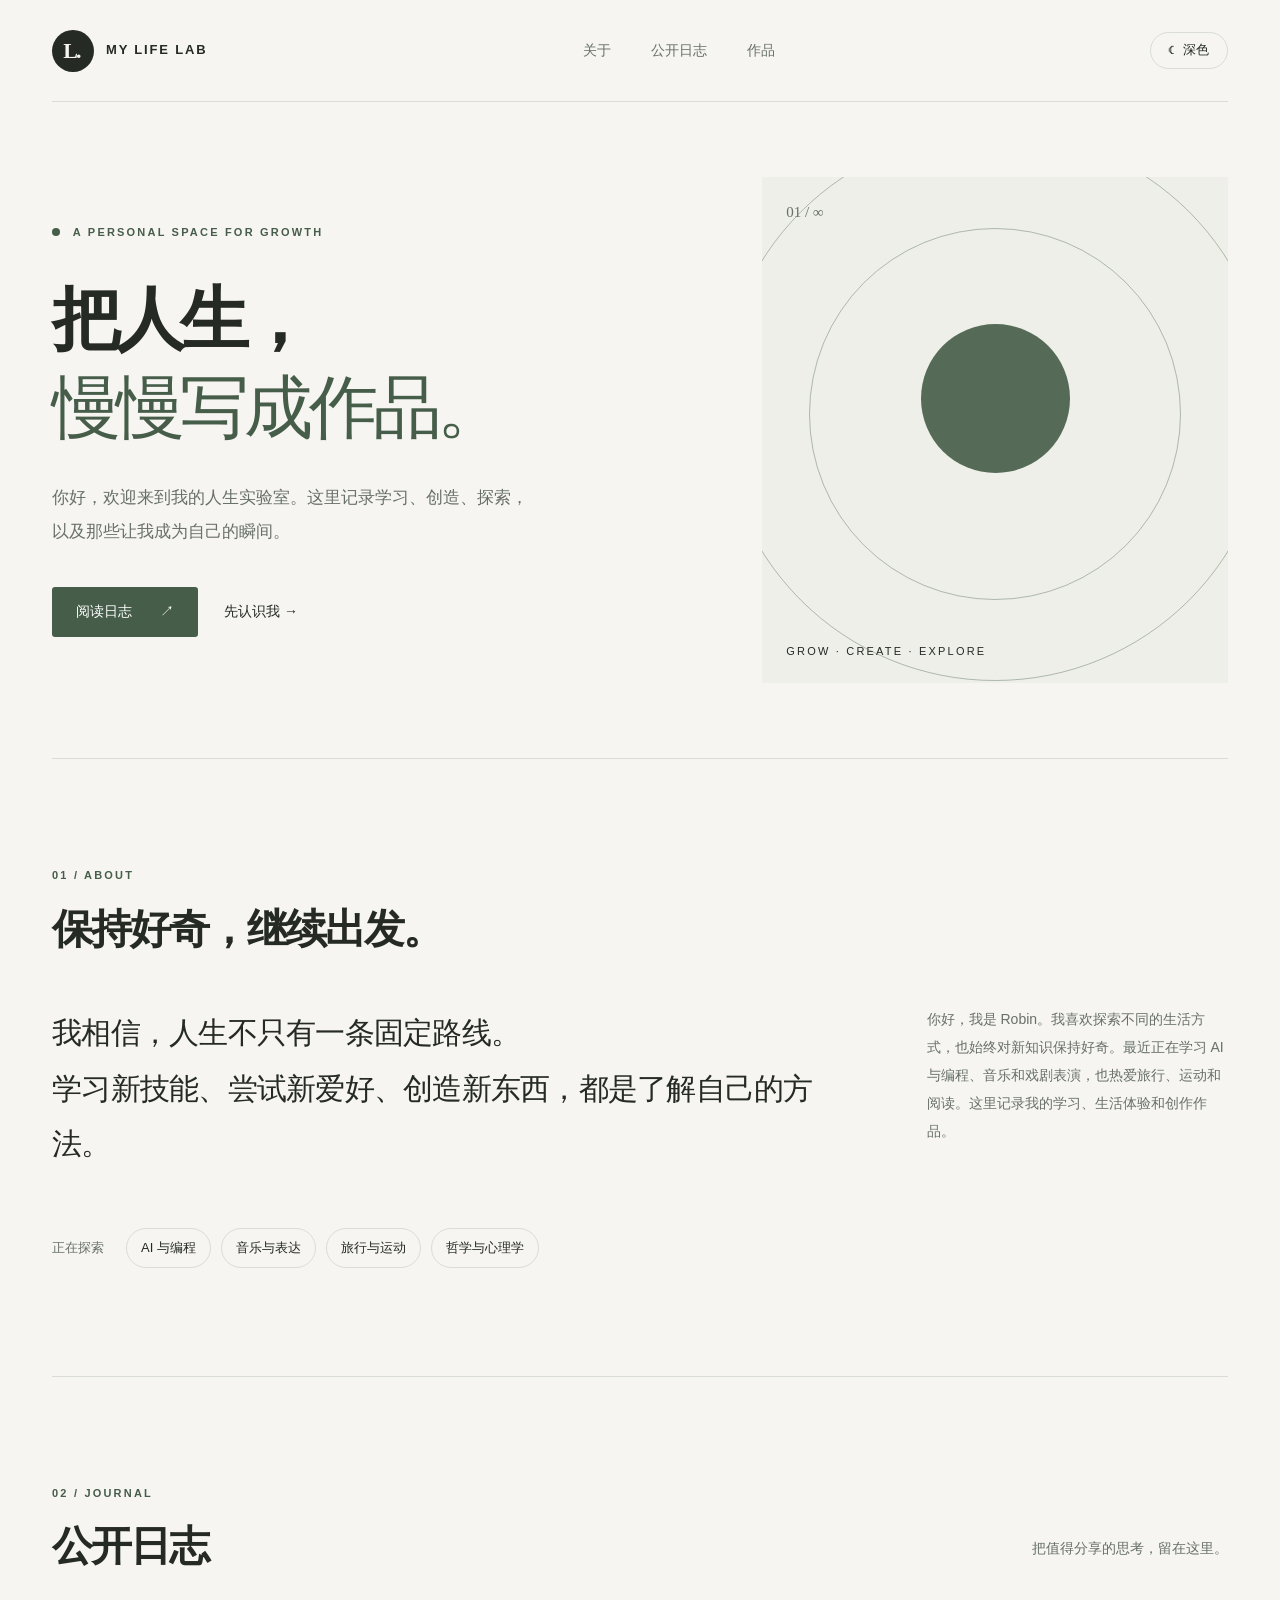
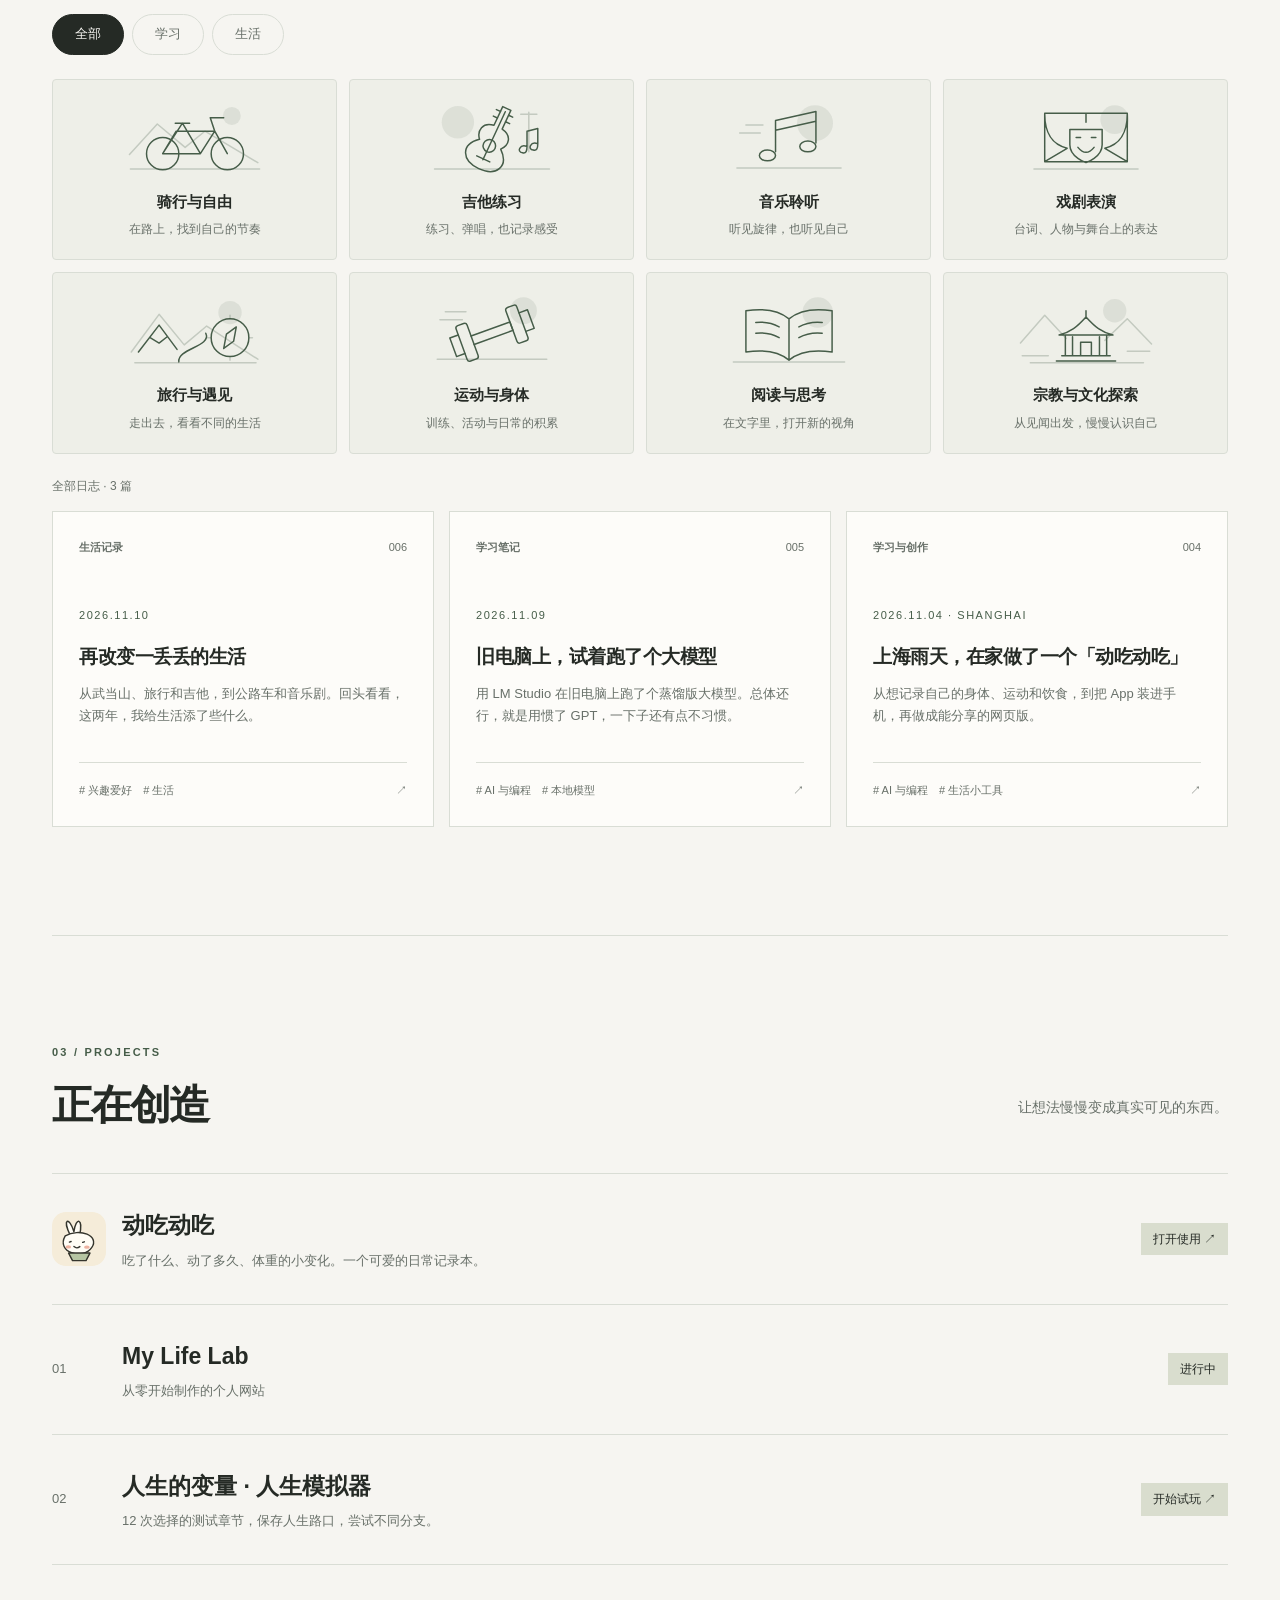
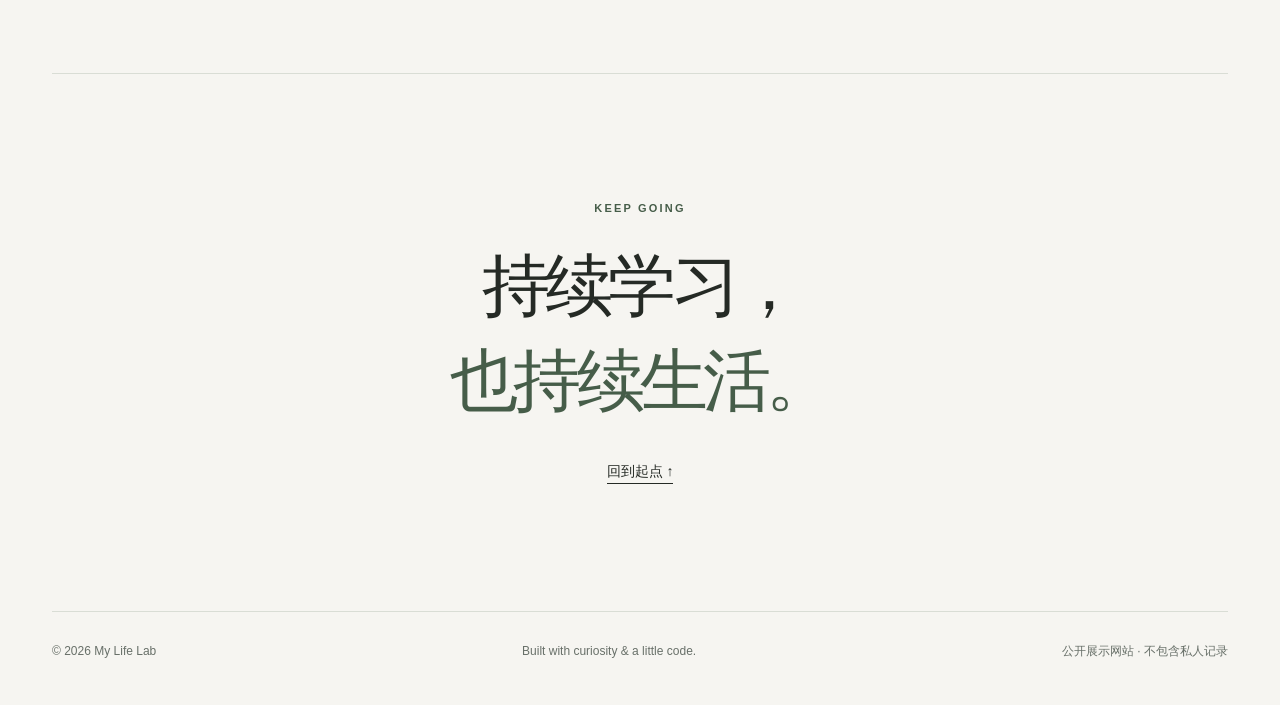
==== index.html @ 5e098e03 "Publish Life Variables chapter with independent save branches Recover existing chapter; add manual s" ====
<!doctype html>
<html lang="zh-CN">
<head>
  <meta charset="UTF-8" />
  <meta name="viewport" content="width=device-width, initial-scale=1" />
  <meta name="description" content="My Life Lab：记录生活、学习与创作的个人网站。" />
  <title>My Life Lab · 人生实验室</title>
  <link rel="stylesheet" href="style.css" />
  <script src="script.js" defer></script>
</head>
<body>
  <!-- HTML 负责页面的内容与结构。这个注释不会显示在网站上。 -->
  <div class="page-shell" id="top">
    <header class="site-header">
      <a class="brand" href="#top" aria-label="回到网站顶部">
        <span class="brand-mark" aria-hidden="true">L.</span>
        <span>MY LIFE LAB</span>
      </a>
      <nav class="desktop-nav" aria-label="主导航">
        <a href="#about">关于</a>
        <a href="#journal">公开日志</a>
        <a href="#projects">作品</a>
      </nav>
      <button class="theme-button" id="themeButton" type="button" aria-label="切换深色模式" aria-pressed="false">
        <span id="themeSymbol" aria-hidden="true">☾</span><span id="themeLabel">深色</span>
      </button>
    </header>

    <main>
      <section class="hero" aria-labelledby="heroTitle">
        <div class="hero-copy">
          <p class="eyebrow"><span class="pulse" aria-hidden="true"></span> A PERSONAL SPACE FOR GROWTH</p>
          <h1 id="heroTitle">把人生，<br /><em>慢慢写成作品。</em></h1>
          <p class="hero-lead">你好，欢迎来到我的人生实验室。这里记录学习、创造、探索，以及那些让我成为自己的瞬间。</p>
          <div class="hero-actions">
            <a class="primary-link" href="#journal">阅读日志 <span aria-hidden="true">↗</span></a>
            <a class="text-link" href="#about">先认识我 <span aria-hidden="true">→</span></a>
          </div>
        </div>
        <div class="hero-art" role="img" aria-label="抽象的线条与圆形，象征生命中持续展开的旅程">
          <div class="orbit orbit-one"></div><div class="orbit orbit-two"></div>
          <span class="art-number">01 / ∞</span>
          <div class="art-caption">GROW · CREATE · EXPLORE</div>
        </div>
      </section>

      <section class="section intro-section" id="about">
        <div class="section-heading">
          <p class="eyebrow">01 / ABOUT</p>
          <h2>保持好奇，继续出发。</h2>
        </div>
        <div class="intro-grid">
          <p class="large-copy">我相信，人生不只有一条固定路线。<br />学习新技能、尝试新爱好、创造新东西，都是了解自己的方法。</p>
          <div class="side-copy"><p>你好，我是 Robin。我喜欢探索不同的生活方式，也始终对新知识保持好奇。最近正在学习 AI 与编程、音乐和戏剧表演，也热爱旅行、运动和阅读。这里记录我的学习、生活体验和创作作品。</p></div>
        </div>
        <div class="interests">
          <span>正在探索</span>
          <span class="interest">AI 与编程</span><span class="interest">音乐与表达</span><span class="interest">旅行与运动</span><span class="interest">哲学与心理学</span>
        </div>
      </section>

      <section class="section journal-section" id="journal">
        <div class="section-topline">
          <div class="section-heading"><p class="eyebrow">02 / JOURNAL</p><h2>公开日志</h2></div>
          <p class="section-description">把值得分享的思考，留在这里。</p>
        </div>
        <div class="filter-group" aria-label="日志分类">
          <button class="filter-chip active" data-filter="all" type="button" aria-pressed="true">全部</button>
          <button class="filter-chip" data-filter="learning" type="button" aria-pressed="false">学习</button>
          <button class="filter-chip" data-filter="life" type="button" aria-pressed="false">生活</button>
        </div>
        <div class="experience-grid" role="group" aria-label="按体验浏览日志">
          <button class="experience-card" data-filter="cycling" type="button" aria-pressed="false" aria-controls="journalGrid">
            <svg class="experience-art" viewBox="0 0 160 88" aria-hidden="true" focusable="false">
              <circle class="art-fill" cx="121" cy="20" r="10" /><path class="art-faint" d="M7 63 38 29 69 55 91 37 150 72M8 79h144" />
              <circle cx="44" cy="62" r="18" /><circle cx="116" cy="62" r="18" /><path d="m44 62 22-34 20 34H44l15-25h43l14 25M86 62l16-25-5-15h15M58 28h16" />
            </svg>
            <span class="experience-title">骑行与自由</span>
            <span class="experience-note">在路上，找到自己的节奏</span>
          </button>
          <button class="experience-card" data-filter="guitar" type="button" aria-pressed="false" aria-controls="journalGrid">
            <svg class="experience-art" viewBox="0 0 160 88" aria-hidden="true" focusable="false">
              <circle class="art-fill" cx="42" cy="27" r="18" /><path class="art-faint" d="M16 79h128M121 16v44M112 18h18" />
              <g transform="rotate(25 80 47)"><path d="M75 31V8h10v23c13 2 15 13 8 21 17 14 8 30-13 30S50 66 67 52c-7-8-5-19 8-21Z" /><circle cx="80" cy="54" r="7" /><path d="M72 70h16M80 12v59M70 14h5m10 0h5M70 22h5m10 0h5" /></g>
              <path d="M119 37v17c-8-3-12 6-5 7 4 1 5-2 5-7m0-17 12-3v17c-8-3-12 6-5 7 4 1 5-2 5-7" />
            </svg>
            <span class="experience-title">吉他练习</span>
            <span class="experience-note">练习、弹唱，也记录感受</span>
          </button>
          <button class="experience-card" data-filter="music" type="button" aria-pressed="false" aria-controls="journalGrid">
            <svg class="experience-art" viewBox="0 0 160 88" aria-hidden="true" focusable="false">
              <circle class="art-fill" cx="109" cy="28" r="20" /><path class="art-faint" d="M22 78h116M32 30h19m-26 9h23" /><path d="M65 60V25l45-10v35M65 36l45-10" /><ellipse cx="56" cy="64" rx="9" ry="6" /><ellipse cx="101" cy="54" rx="9" ry="6" />
            </svg>
            <span class="experience-title">音乐聆听</span>
            <span class="experience-note">听见旋律，也听见自己</span>
          </button>
          <button class="experience-card" data-filter="theatre" type="button" aria-pressed="false" aria-controls="journalGrid">
            <svg class="experience-art" viewBox="0 0 160 88" aria-hidden="true" focusable="false">
              <circle class="art-fill" cx="112" cy="24" r="16" /><path class="art-faint" d="M22 79h116" /><path d="M34 17h92v54H34ZM34 17c0 24 9 35 25 39l-25 15m92-54c0 24-9 35-25 39l25 15M80 17v10M62 35h36v17c0 14-18 20-18 20s-18-6-18-20Z" /><path d="M69 44h5m12 0h5M71 55q9 11 18 0" />
            </svg>
            <span class="experience-title">戏剧表演</span>
            <span class="experience-note">台词、人物与舞台上的表达</span>
          </button>
          <button class="experience-card" data-filter="travel" type="button" aria-pressed="false" aria-controls="journalGrid">
            <svg class="experience-art" viewBox="0 0 160 88" aria-hidden="true" focusable="false">
              <circle class="art-fill" cx="119" cy="24" r="13" /><path class="art-faint" d="M9 68 40 26 68 60 93 39 150 76M13 80h135" />
              <path d="M17 68 40 38l20 27M30 52l10 6 9-7M62 79c-2-15 37-17 30-32" /><circle cx="119" cy="52" r="21" /><path d="m126 40-3 16-11 8 3-16Z" /><path class="art-faint" d="M119 27v4m0 42v4M94 52h4m42 0h4" />
            </svg>
            <span class="experience-title">旅行与遇见</span>
            <span class="experience-note">走出去，看看不同的生活</span>
          </button>
          <button class="experience-card" data-filter="sport" type="button" aria-pressed="false" aria-controls="journalGrid">
            <svg class="experience-art" viewBox="0 0 160 88" aria-hidden="true" focusable="false">
              <circle class="art-fill" cx="115" cy="22" r="15" /><path class="art-faint" d="M19 76h122M28 23h23m-29 9h25" /><g transform="rotate(-20 80 47)"><rect x="44" y="26" width="13" height="42" rx="3" /><rect x="103" y="26" width="13" height="42" rx="3" /><path d="M57 42h46v10H57M44 36H34v22h10m72-22h10v22h-10" /></g>
            </svg>
            <span class="experience-title">运动与身体</span>
            <span class="experience-note">训练、活动与日常的积累</span>
          </button>
          <button class="experience-card" data-filter="reading" type="button" aria-pressed="false" aria-controls="journalGrid">
            <svg class="experience-art" viewBox="0 0 160 88" aria-hidden="true" focusable="false">
              <circle class="art-fill" cx="112" cy="24" r="17" /><path class="art-faint" d="M18 79h124" /><path d="M80 31c-12-10-28-12-48-9v46c20-3 36-1 48 9 12-10 28-12 48-9V22c-20-3-36-1-48 9Zm0 0v46M43 35c10-1 19 1 26 5m-26 7c10-1 19 1 26 5m22-12c7-4 16-6 26-5m-26 17c7-4 16-6 26-5" />
            </svg>
            <span class="experience-title">阅读与思考</span>
            <span class="experience-note">在文字里，打开新的视角</span>
          </button>
          <button class="experience-card" data-filter="reflection" type="button" aria-pressed="false" aria-controls="journalGrid">
            <svg class="experience-art" viewBox="0 0 160 88" aria-hidden="true" focusable="false">
              <circle class="art-fill" cx="112" cy="22" r="13" /><path class="art-faint" d="M7 58 34 27 58 53M101 55l25-24 27 28M9 72h29m88-5h25M18 80h126" />
              <path d="M50 49c13-3 20-9 30-20 10 11 17 17 30 20H50Zm7 0v23m46-23v23M65 51v21m30-21v21M53 72h54M47 78h66M74 72V57h12v15M80 29v-7" />
            </svg>
            <span class="experience-title">宗教与文化探索</span>
            <span class="experience-note">从见闻出发，慢慢认识自己</span>
          </button>
        </div>
        <p class="journal-status" id="journalStatus" role="status" aria-live="polite" aria-atomic="true">全部日志 · 3 篇</p>
        <div class="journal-grid" id="journalGrid">
          <!-- 新增日志可复制 article；data-topics 用空格分隔体验分类：cycling guitar music theatre travel sport reading reflection。 -->
          <article class="journal-card" data-category="life" data-topics="cycling guitar music theatre travel sport reading reflection">
            <a class="journal-entry-link" href="journal/2026-11-10-life-interests.html">
              <div class="card-top"><span class="card-label">生活记录</span><span>006</span></div>
              <div class="card-body"><p class="card-date"><time datetime="2026-11-10">2026.11.10</time></p><h3>再改变一丢丢的生活</h3><p>从武当山、旅行和吉他，到公路车和音乐剧。回头看看，这两年，我给生活添了些什么。</p></div>
              <span class="card-bottom"># 兴趣爱好　# 生活 <span aria-hidden="true">↗</span></span>
            </a>
          </article>
          <article class="journal-card" data-category="learning">
            <a class="journal-entry-link" href="journal/2026-11-09-lm-studio.html">
              <div class="card-top"><span class="card-label">学习笔记</span><span>005</span></div>
              <div class="card-body"><p class="card-date"><time datetime="2026-11-09">2026.11.09</time></p><h3>旧电脑上，试着跑了个大模型</h3><p>用 LM Studio 在旧电脑上跑了个蒸馏版大模型。总体还行，就是用惯了 GPT，一下子还有点不习惯。</p></div>
              <span class="card-bottom"># AI 与编程　# 本地模型 <span aria-hidden="true">↗</span></span>
            </a>
          </article>
          <article class="journal-card" data-category="learning">
            <a class="journal-entry-link" href="journal/2026-11-04-dongchi.html">
              <div class="card-top"><span class="card-label">学习与创作</span><span>004</span></div>
              <div class="card-body"><p class="card-date"><time datetime="2026-11-04">2026.11.04</time> · SHANGHAI</p><h3>上海雨天，在家做了一个「动吃动吃」</h3><p>从想记录自己的身体、运动和饮食，到把 App 装进手机，再做成能分享的网页版。</p></div>
              <span class="card-bottom"># AI 与编程　# 生活小工具 <span aria-hidden="true">↗</span></span>
            </a>
          </article>
        </div>
        <p class="empty-message" id="emptyMessage" hidden>这个分类暂时没有文章。</p>
      </section>

      <section class="section project-section" id="projects">
        <div class="section-topline">
          <div class="section-heading"><p class="eyebrow">03 / PROJECTS</p><h2>正在创造</h2></div>
          <p class="section-description">让想法慢慢变成真实可见的东西。</p>
        </div>
        <div class="project-list">
          <a class="project-row project-app" href="./dongchi/" target="_blank" rel="noopener noreferrer" aria-label="打开动吃动吃网页版（新标签页）">
            <img class="project-app-icon" src="assets/dongchi-icon.svg" alt="" width="54" height="54" />
            <div><h3>动吃动吃</h3><p>吃了什么、动了多久、体重的小变化。一个可爱的日常记录本。</p></div>
            <span class="project-status">打开使用 ↗</span>
          </a>
          <div class="project-row"><span class="project-index">01</span><div><h3>My Life Lab</h3><p>从零开始制作的个人网站</p></div><span class="project-status">进行中</span></div>
          <a class="project-row" href="./life/"><span class="project-index">02</span><div><h3>人生的变量 · 人生模拟器</h3><p>12 次选择的测试章节，保存人生路口，尝试不同分支。</p></div><span class="project-status">开始试玩 ↗</span></a>
        </div>
      </section>

      <section class="closing">
        <p class="eyebrow">KEEP GOING</p>
        <h2>持续学习，<br /><em>也持续生活。</em></h2>
        <a href="#top" class="closing-link">回到起点 ↑</a>
      </section>
    </main>

    <footer class="site-footer">
      <span>© <span id="year">2026</span> My Life Lab</span>
      <span>Built with curiosity &amp; a little code.</span>
      <span>公开展示网站 · 不包含私人记录</span>
    </footer>
  </div>
</body>
</html>
---- style.css ----
/* CSS 负责外观：字体、颜色、间距，以及手机上的排版。 */
:root {
  color-scheme: light;
  --bg: #f6f5f1;
  --text: #252a25;
  --muted: #687069;
  --line: #d9ddd5;
  --panel: #eeefe8;
  --card: #fdfcf9;
  --accent: #465d49;
  --accent-text: #ffffff;
  --highlight: #d9ddce;
}
:root[data-theme="dark"] {
  color-scheme: dark;
  --bg: #181c1a;
  --text: #f2f0e9;
  --muted: #acb5aa;
  --line: #3e4740;
  --panel: #242b26;
  --card: #222923;
  --accent: #abc4a8;
  --accent-text: #182018;
  --highlight: #334336;
}
* { box-sizing: border-box; }
html { scroll-behavior: smooth; }
body { margin: 0; background: var(--bg); color: var(--text); font-family: -apple-system, BlinkMacSystemFont, "PingFang SC", "Microsoft YaHei", sans-serif; line-height: 1.7; }
a { color: inherit; text-decoration: none; }
button { font: inherit; }
a:focus-visible, button:focus-visible { outline: 3px solid var(--accent); outline-offset: 4px; }
.page-shell { max-width: 1280px; margin: 0 auto; padding: 0 52px; }
.site-header { display: flex; align-items: center; justify-content: space-between; min-height: 102px; border-bottom: 1px solid var(--line); gap: 24px; }
.brand { display: inline-flex; align-items: center; gap: 12px; font-size: 13px; font-weight: 800; letter-spacing: .14em; white-space: nowrap; }
.brand-mark { display: grid; place-items: center; height: 42px; width: 42px; background: var(--text); border-radius: 50%; color: var(--bg); font-family: Georgia, serif; font-size: 22px; letter-spacing: -.08em; padding-right: 3px; }
.desktop-nav { display: flex; gap: 40px; color: var(--muted); font-size: 14px; }
.desktop-nav a:hover, .text-link:hover, .closing-link:hover { color: var(--accent); }
.theme-button { display: flex; align-items: center; justify-content: center; gap: 8px; background: none; border: 1px solid var(--line); border-radius: 100px; color: var(--text); padding: 6px 16px; cursor: pointer; font-size: 13px; min-width: 78px; }
.theme-button:hover { background: var(--panel); }
.hero { display: grid; grid-template-columns: 1.18fr .82fr; min-height: 630px; border-bottom: 1px solid var(--line); align-items: center; gap: 40px; padding: 75px 0; }
.hero-copy { padding: 16px 0; }
.eyebrow { font-size: 11px; font-weight: 800; letter-spacing: .2em; line-height: 1.5; text-transform: uppercase; color: var(--accent); }
.pulse { display: inline-block; width: 8px; height: 8px; background: var(--accent); border-radius: 50%; margin-right: 8px; }
h1, h2, h3, p { margin-top: 0; }
h1 { font-size: clamp(42px, 5.4vw, 76px); font-weight: 600; line-height: 1.28; letter-spacing: -.07em; margin: 35px 0 28px; }
h1 em, .closing h2 em { font-family: Georgia, "Songti SC", "STSong", serif; font-style: normal; color: var(--accent); font-weight: 400; }
.hero-lead { font-size: 17px; line-height: 2; color: var(--muted); max-width: 490px; }
.hero-actions { display: flex; align-items: center; gap: 26px; margin-top: 38px; }
.primary-link { background: var(--accent); color: var(--accent-text); display: inline-flex; gap: 28px; align-items: center; padding: 13px 24px; font-size: 14px; border-radius: 3px; }
.primary-link:hover { filter: brightness(.88); }
.text-link { font-size: 14px; }
.hero-art { position: relative; width: 100%; aspect-ratio: .92; background: var(--panel); overflow: hidden; border-radius: 2px; }
.hero-art::after { content: ""; position: absolute; width: 32%; aspect-ratio: 1; background: var(--accent); border-radius: 50%; top: 29%; left: 34%; opacity: .9; }
.orbit { position: absolute; border: 1px solid var(--accent); border-radius: 50%; opacity: .38; aspect-ratio: 1; }
.orbit-one { width: 80%; left: 10%; top: 10%; }
.orbit-two { width: 118%; left: -9%; top: -9%; }
.art-number { position: absolute; left: 24px; top: 23px; font-family: Georgia, serif; font-size: 15px; color: var(--muted); }
.art-caption { position: absolute; left: 24px; bottom: 23px; z-index: 1; font-size: 11px; letter-spacing: .2em; }
.section { padding: 108px 0; border-bottom: 1px solid var(--line); scroll-margin-top: 22px; }
.section-heading h2 { font-size: clamp(30px, 3.2vw, 43px); letter-spacing: -.05em; line-height: 1.35; font-weight: 600; margin: 18px 0 0; }
.intro-grid { display: grid; grid-template-columns: 1.45fr .55fr; gap: 80px; margin-top: 48px; }
.large-copy { font-size: clamp(20px, 2.4vw, 30px); line-height: 1.85; letter-spacing: -.025em; }
.side-copy { font-size: 14px; color: var(--muted); line-height: 2; }
.muted-note { font-size: 12px; }
.interests { display: flex; flex-wrap: wrap; gap: 10px; align-items: center; margin-top: 26px; color: var(--muted); font-size: 13px; }
.interests > span:first-child { margin-right: 12px; }
.interest { display: inline-block; padding: 8px 14px; border: 1px solid var(--line); border-radius: 100px; color: var(--text); }
.section-topline { display: flex; align-items: end; justify-content: space-between; gap: 24px; }
.section-description { color: var(--muted); font-size: 14px; }
.filter-group { display: flex; flex-wrap: wrap; gap: 8px; margin: 40px 0 24px; }
.filter-chip { color: var(--muted); background: transparent; border: 1px solid var(--line); padding: 8px 22px; border-radius: 100px; font-size: 13px; cursor: pointer; }
.filter-chip.active { background: var(--text); border-color: var(--text); color: var(--bg); }
.filter-chip:hover:not(.active) { color: var(--text); }
.experience-grid { display: grid; grid-template-columns: repeat(4, minmax(0, 1fr)); gap: 12px; margin-bottom: 22px; }
.experience-card { display: flex; flex-direction: column; align-items: center; min-width: 0; padding: 18px 12px 20px; border: 1px solid var(--line); border-radius: 4px; background: var(--panel); color: var(--text); text-align: center; cursor: pointer; transition: border-color .2s ease, background-color .2s ease; }
.experience-card:hover { border-color: var(--accent); }
.experience-card.active { border-color: var(--accent); background: var(--highlight); box-shadow: inset 0 0 0 1px var(--accent); }
.experience-art { display: block; width: 144px; max-width: 100%; height: 79px; margin-bottom: 12px; fill: none; stroke: var(--accent); stroke-width: 1.65; stroke-linecap: round; stroke-linejoin: round; }
.experience-art .art-fill { fill: var(--accent); fill-opacity: .1; stroke: none; }
.experience-art .art-faint { opacity: .25; }
.experience-title { display: block; font-size: 15px; font-weight: 600; }
.experience-note { display: block; margin-top: 5px; color: var(--muted); font-size: 12px; line-height: 1.7; }
.journal-status { margin: 0 0 14px; color: var(--muted); font-size: 12px; }
.journal-grid { display: grid; grid-template-columns: repeat(3, 1fr); gap: 15px; }
.journal-card { display: flex; flex-direction: column; background: var(--card); border: 1px solid var(--line); padding: 26px; min-height: 316px; transition: transform .2s ease, border-color .2s ease; }
.journal-card:hover { transform: translateY(-3px); border-color: var(--accent); }
.journal-card[hidden] { display: none; }
.card-top { display: flex; justify-content: space-between; gap: 12px; color: var(--muted); font-size: 11px; }
.card-label { font-weight: 600; }
.card-body { flex: 1; margin-top: 50px; }
.card-date { color: var(--accent); letter-spacing: .14em; font-size: 11px; }
.card-body h3 { font-weight: 600; font-size: 19px; letter-spacing: -.025em; margin: 16px 0 10px; }
.card-body p:last-child { color: var(--muted); font-size: 13px; }
.card-bottom { padding-top: 18px; border-top: 1px solid var(--line); color: var(--muted); font-size: 11px; }
.empty-message { padding: 30px 0; color: var(--muted); }
.project-list { margin-top: 40px; border-top: 1px solid var(--line); }
.project-row { display: grid; grid-template-columns: 54px 1fr auto; gap: 16px; align-items: center; padding: 32px 0; border-bottom: 1px solid var(--line); }
.project-index { color: var(--muted); font-size: 13px; }
.project-row h3 { margin-bottom: 4px; font-size: 23px; font-weight: 600; }
.project-row p { margin: 0; font-size: 13px; color: var(--muted); }
.project-status { padding: 6px 12px; background: var(--highlight); font-size: 12px; white-space: nowrap; }
.project-status.planning { background: var(--panel); }
.closing { text-align: center; padding: 126px 0; }
.closing h2 { font-size: clamp(39px, 5.3vw, 69px); font-weight: 500; line-height: 1.4; letter-spacing: -.07em; margin: 22px 0 28px; }
.closing-link { border-bottom: 1px solid var(--text); font-size: 14px; padding-bottom: 4px; }
.site-footer { padding: 29px 0 44px; border-top: 1px solid var(--line); display: flex; gap: 22px; justify-content: space-between; flex-wrap: wrap; color: var(--muted); font-size: 12px; }
@media (max-width: 900px) {
  .page-shell { padding: 0 28px; }
  .hero { min-height: unset; gap: 24px; }
  .experience-grid { grid-template-columns: repeat(2, minmax(0, 1fr)); }
  .journal-grid { grid-template-columns: repeat(2, 1fr); }
  .journal-card:last-child { grid-column: span 2; min-height: 200px; }
  .card-body { margin-top: 25px; }
}
@media (max-width: 640px) {
  .page-shell { padding: 0 20px; }
  .site-header { min-height: 76px; }
  .desktop-nav { display: none; }
  .brand { font-size: 11px; }
  .brand-mark { height: 38px; width: 38px; }
  .theme-button { padding: 7px 11px; }
  .hero { display: flex; flex-direction: column; align-items: stretch; padding: 66px 0 55px; }
  .hero-art { margin-top: 12px; aspect-ratio: 1.5; }
  .hero-lead { font-size: 15px; }
  .hero-actions { margin-top: 30px; }
  .section { padding: 80px 0; }
  .intro-grid { grid-template-columns: 1fr; gap: 18px; margin-top: 32px; }
  .large-copy { font-size: 21px; }
  .section-topline { display: block; }
  .section-description { margin-top: 18px; }
  .experience-grid { gap: 10px; }
  .experience-card { padding: 14px 9px 16px; }
  .experience-art { width: 120px; height: 66px; margin-bottom: 10px; }
  .experience-title { font-size: 14px; }
  .experience-note { font-size: 11px; }
  .journal-grid { grid-template-columns: 1fr; }
  .journal-card, .journal-card:last-child { grid-column: auto; min-height: 255px; }
  .project-row { grid-template-columns: 28px 1fr; }
  .project-status { grid-column: 2; width: max-content; margin-top: -8px; }
  .project-row h3 { font-size: 20px; }
  .closing { padding: 100px 0; }
  .site-footer { display: grid; gap: 8px; }
}
@media (prefers-reduced-motion: reduce) {
  html { scroll-behavior: auto; }
  .journal-card, .experience-card { transition: none; }
}


/* 日志正文与动吃动吃入口沿用网站的浅色、深色主题。 */
.journal-entry-link { display: flex; flex-direction: column; flex: 1; }
.journal-entry-link .card-bottom { display: flex; justify-content: space-between; gap: 8px; }
.project-app-icon { display: block; border-radius: 14px; width: 54px; height: 54px; }
.project-app:hover h3 { color: var(--accent); }
.project-app:hover .project-app-icon { transform: rotate(-6deg); }
.post { max-width: 760px; margin: 0 auto; padding: 70px 0 90px; }
.post-back { font-size: 13px; color: var(--muted); }
.post-header { margin: 46px 0 38px; }
.post-header h1 { font-size: clamp(32px, 4.2vw, 54px); line-height: 1.45; letter-spacing: -.045em; margin: 20px 0; }
.post-deck { font-size: 17px; color: var(--muted); line-height: 1.9; }
.post-body { font-size: 16px; line-height: 2.05; }
.post-body p { margin-bottom: 25px; }
.post-body h2 { font-size: 23px; font-weight: 600; margin: 42px 0 20px; }
.post-app-link { display: flex; align-items: center; gap: 20px; padding: 24px; margin: 36px 0 24px; background: var(--panel); border: 1px solid var(--line); border-radius: 12px; }
.post-app-link img { flex-shrink: 0; width: 70px; height: 70px; border-radius: 17px; }
.post-app-link strong { display: block; font-size: 22px; font-weight: 600; }
.post-app-link small { display: block; color: var(--muted); font-size: 13px; line-height: 1.7; margin-top: 4px; }
.post-app-link .launch-arrow { margin-left: auto; color: var(--accent); font-size: 25px; }
.post-app-link:hover { border-color: var(--accent); }
.post-note { font-size: 12px; color: var(--muted); line-height: 1.9; }
@media (max-width: 640px) {
  .project-app { grid-template-columns: 46px 1fr; }
  .project-app-icon { width: 46px; height: 46px; }
  .post { padding: 38px 0 60px; }
  .post-header { margin: 32px 0 28px; }
  .post-deck { font-size: 15px; }
  .post-body { font-size: 15px; }
  .post-app-link { padding: 18px; gap: 14px; }
  .post-app-link img { width: 55px; height: 55px; }
}
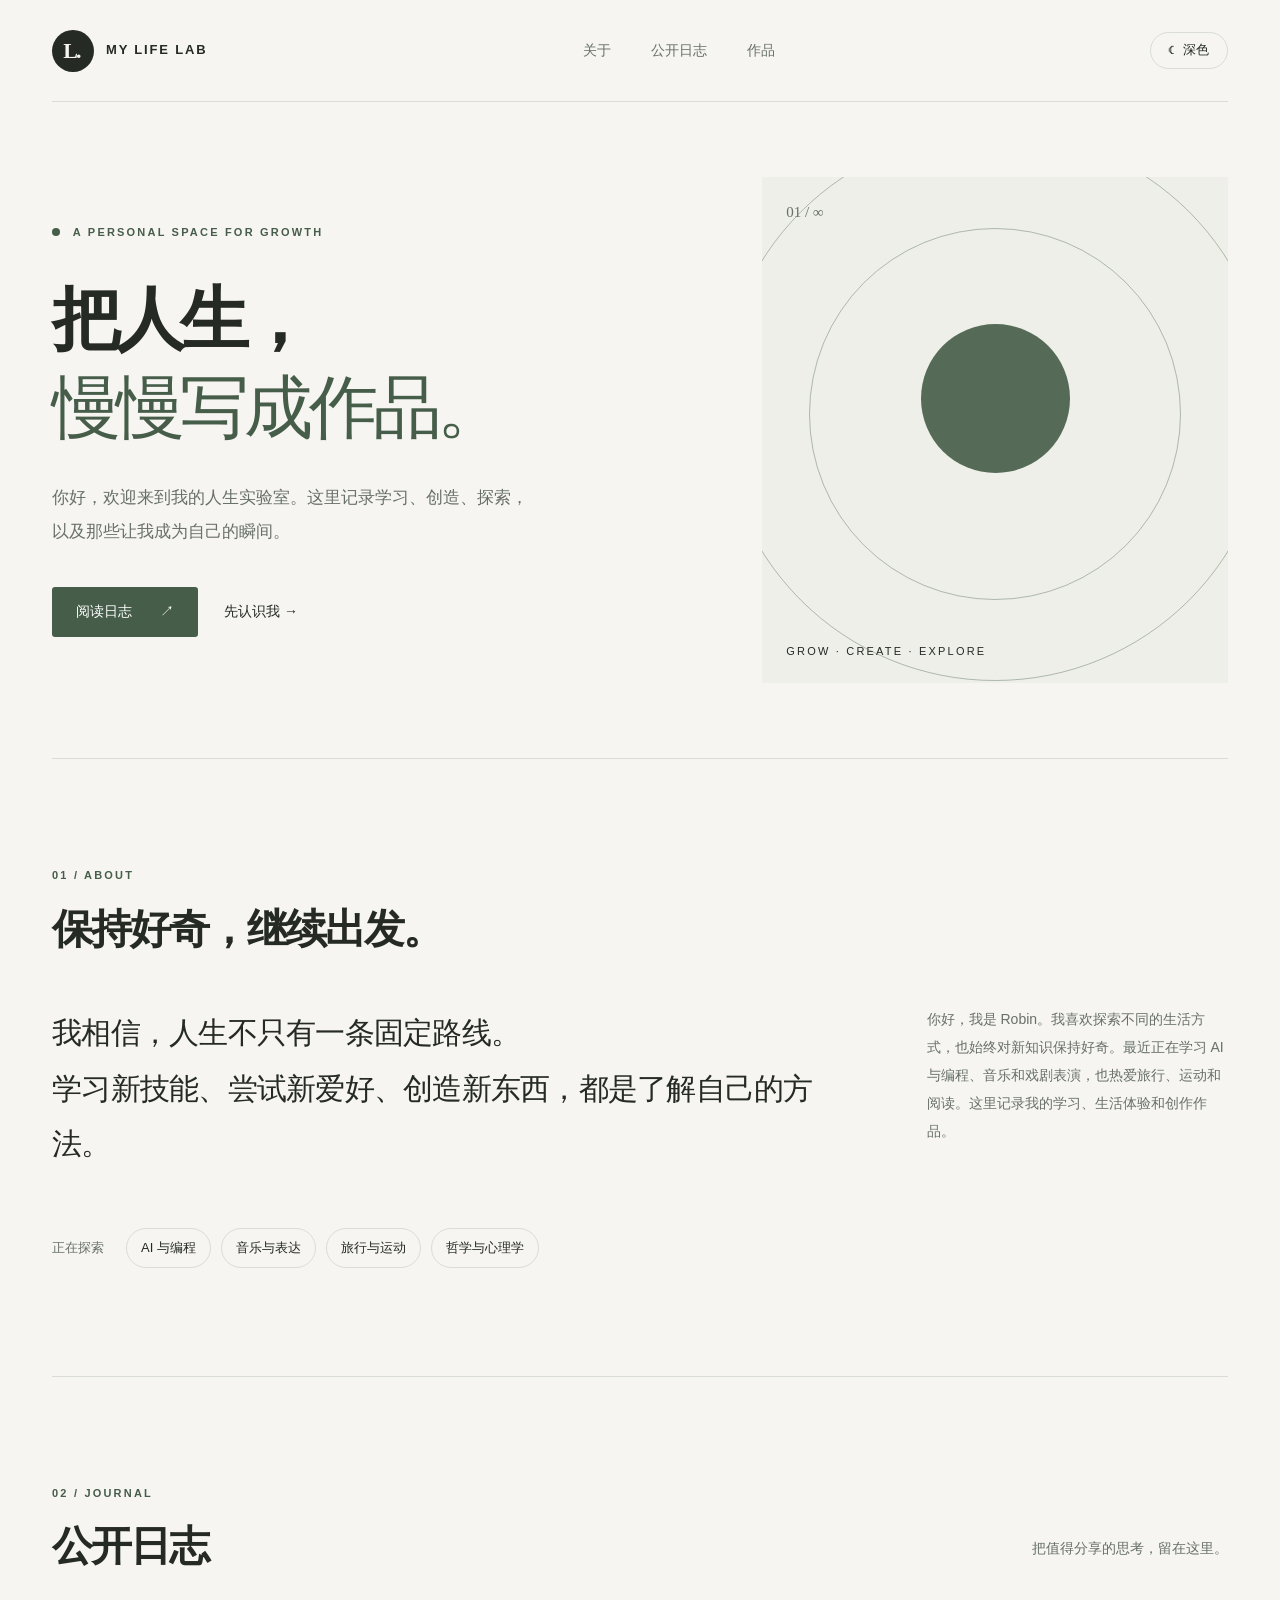
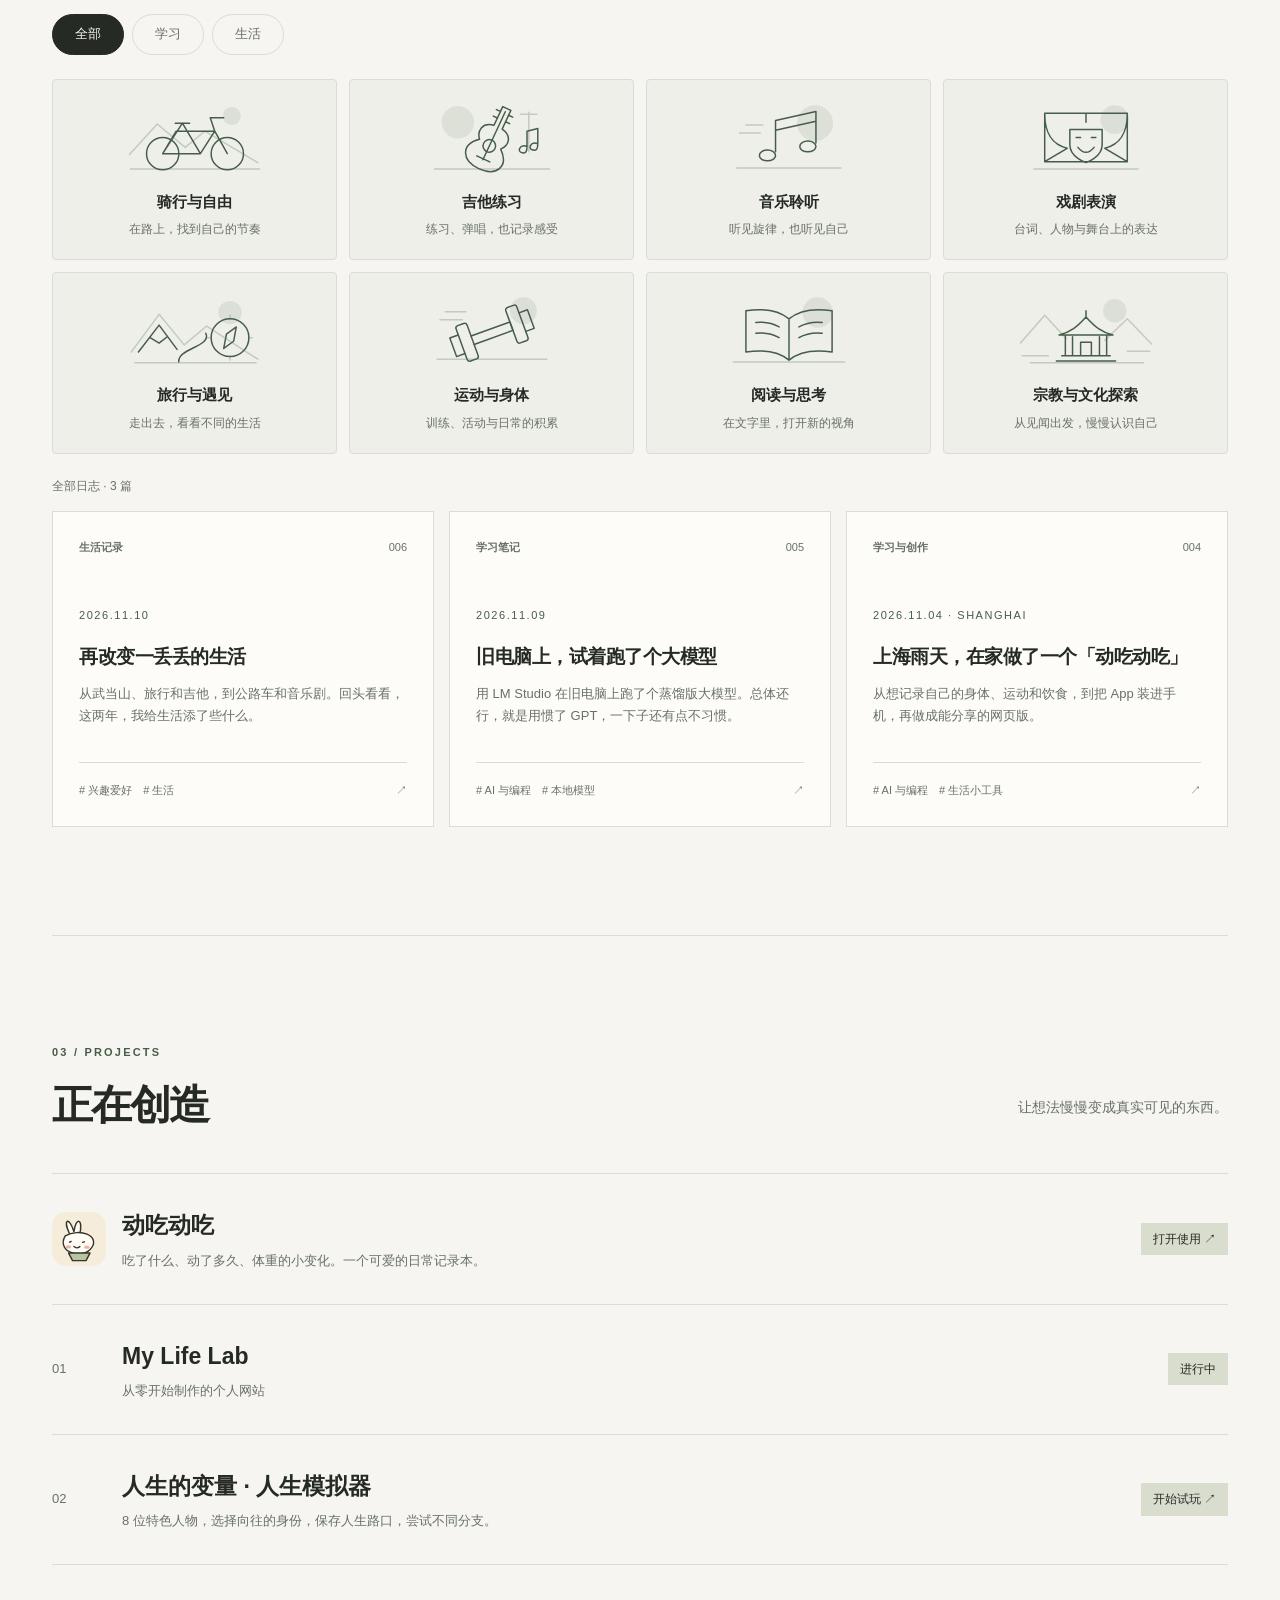
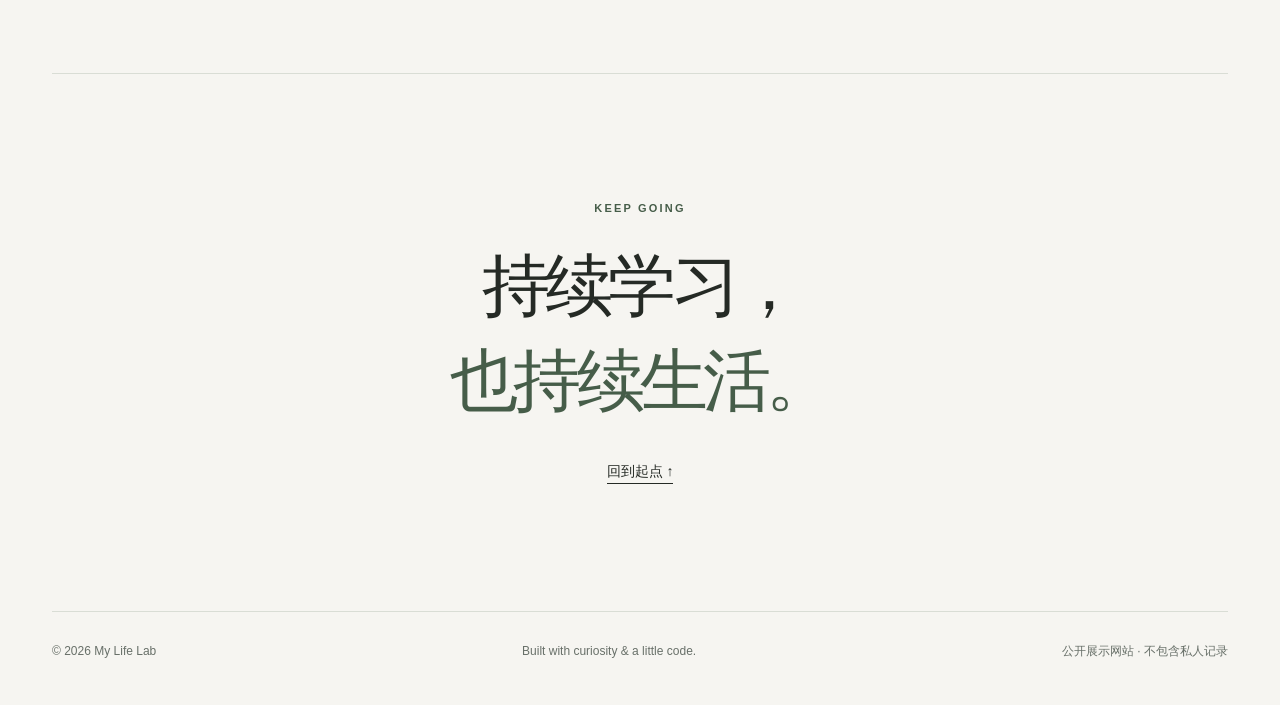
==== commit dcb30a76: "Add eight aspirational historical characters with choice and trait-driven chapters Add country/trait" ====
--- a/index.html
+++ b/index.html
@@ -172,7 +172,7 @@
             <span class="project-status">打开使用 ↗</span>
           </a>
           <div class="project-row"><span class="project-index">01</span><div><h3>My Life Lab</h3><p>从零开始制作的个人网站</p></div><span class="project-status">进行中</span></div>
-          <a class="project-row" href="./life/"><span class="project-index">02</span><div><h3>人生的变量 · 人生模拟器</h3><p>12 次选择的测试章节，保存人生路口，尝试不同分支。</p></div><span class="project-status">开始试玩 ↗</span></a>
+          <a class="project-row" href="./life/"><span class="project-index">02</span><div><h3>人生的变量 · 人生模拟器</h3><p>8 位特色人物，选择向往的身份，保存人生路口，尝试不同分支。</p></div><span class="project-status">开始试玩 ↗</span></a>
         </div>
       </section>
 
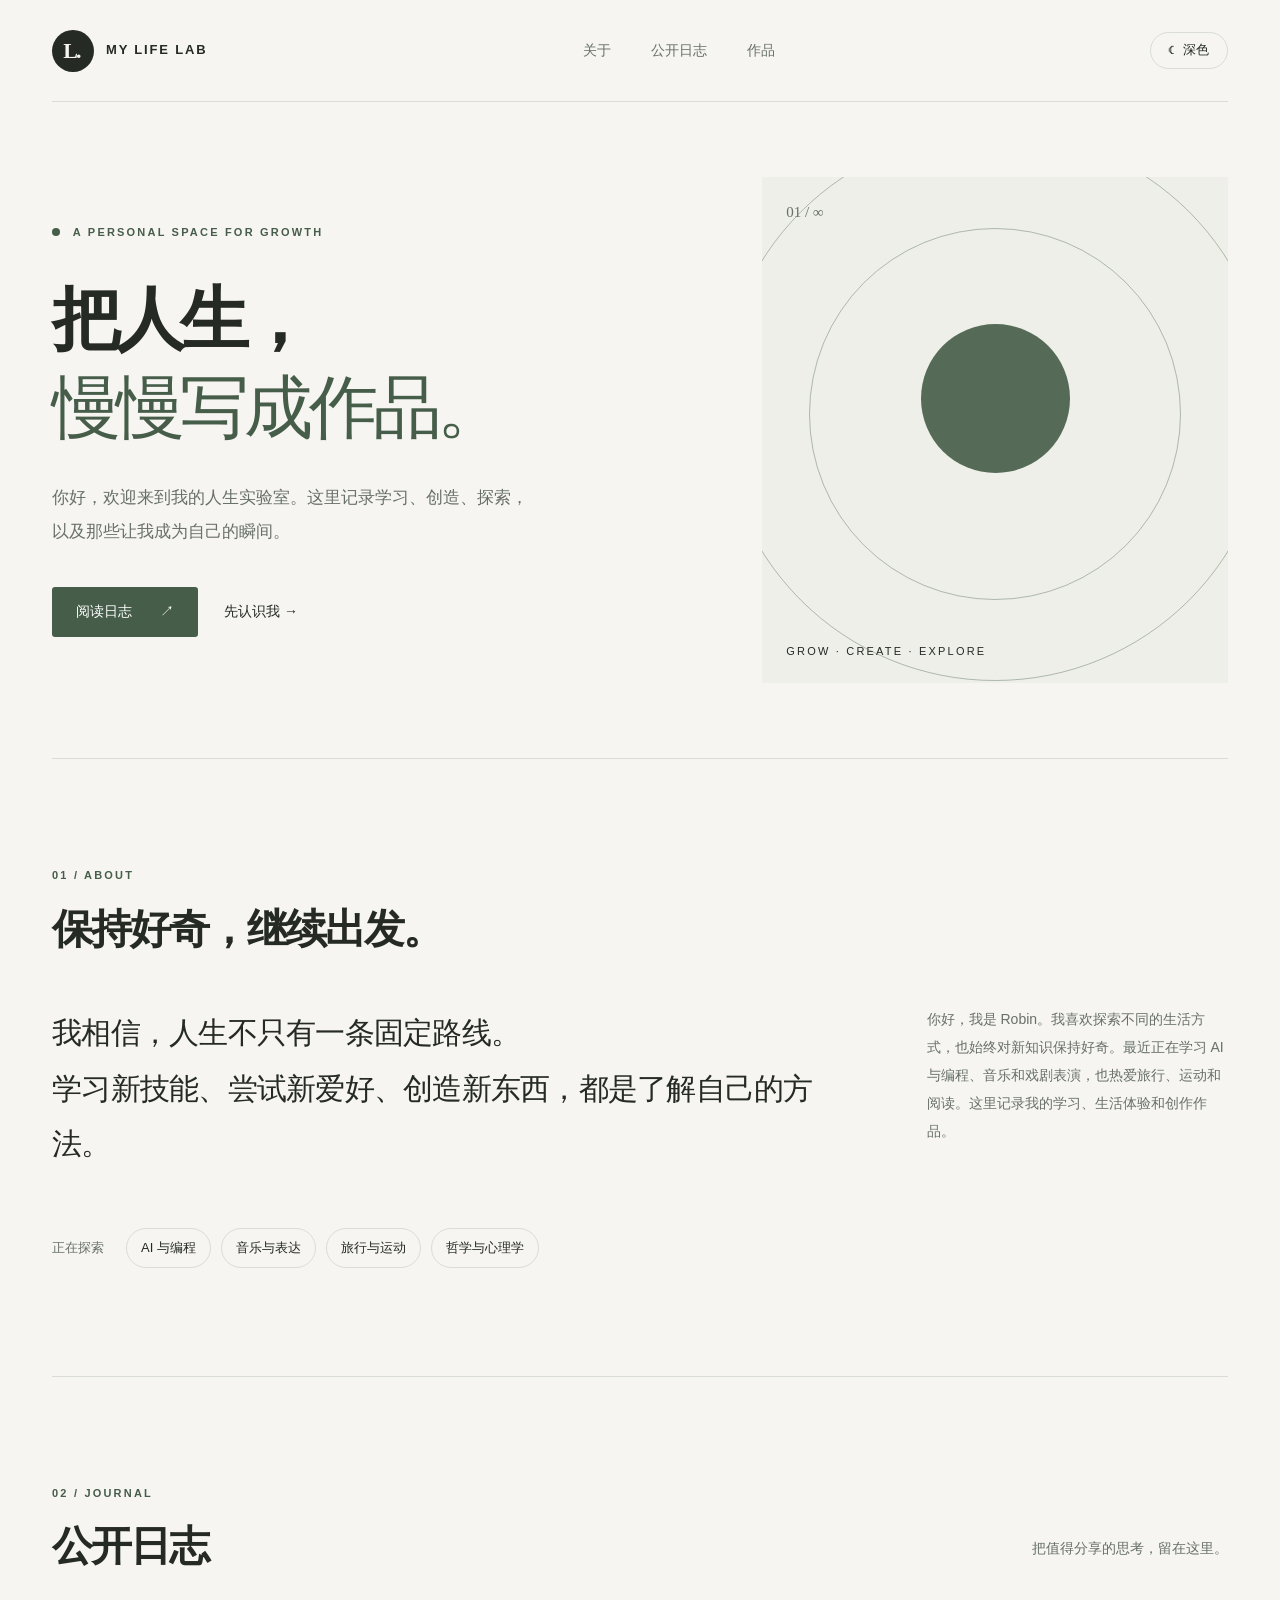
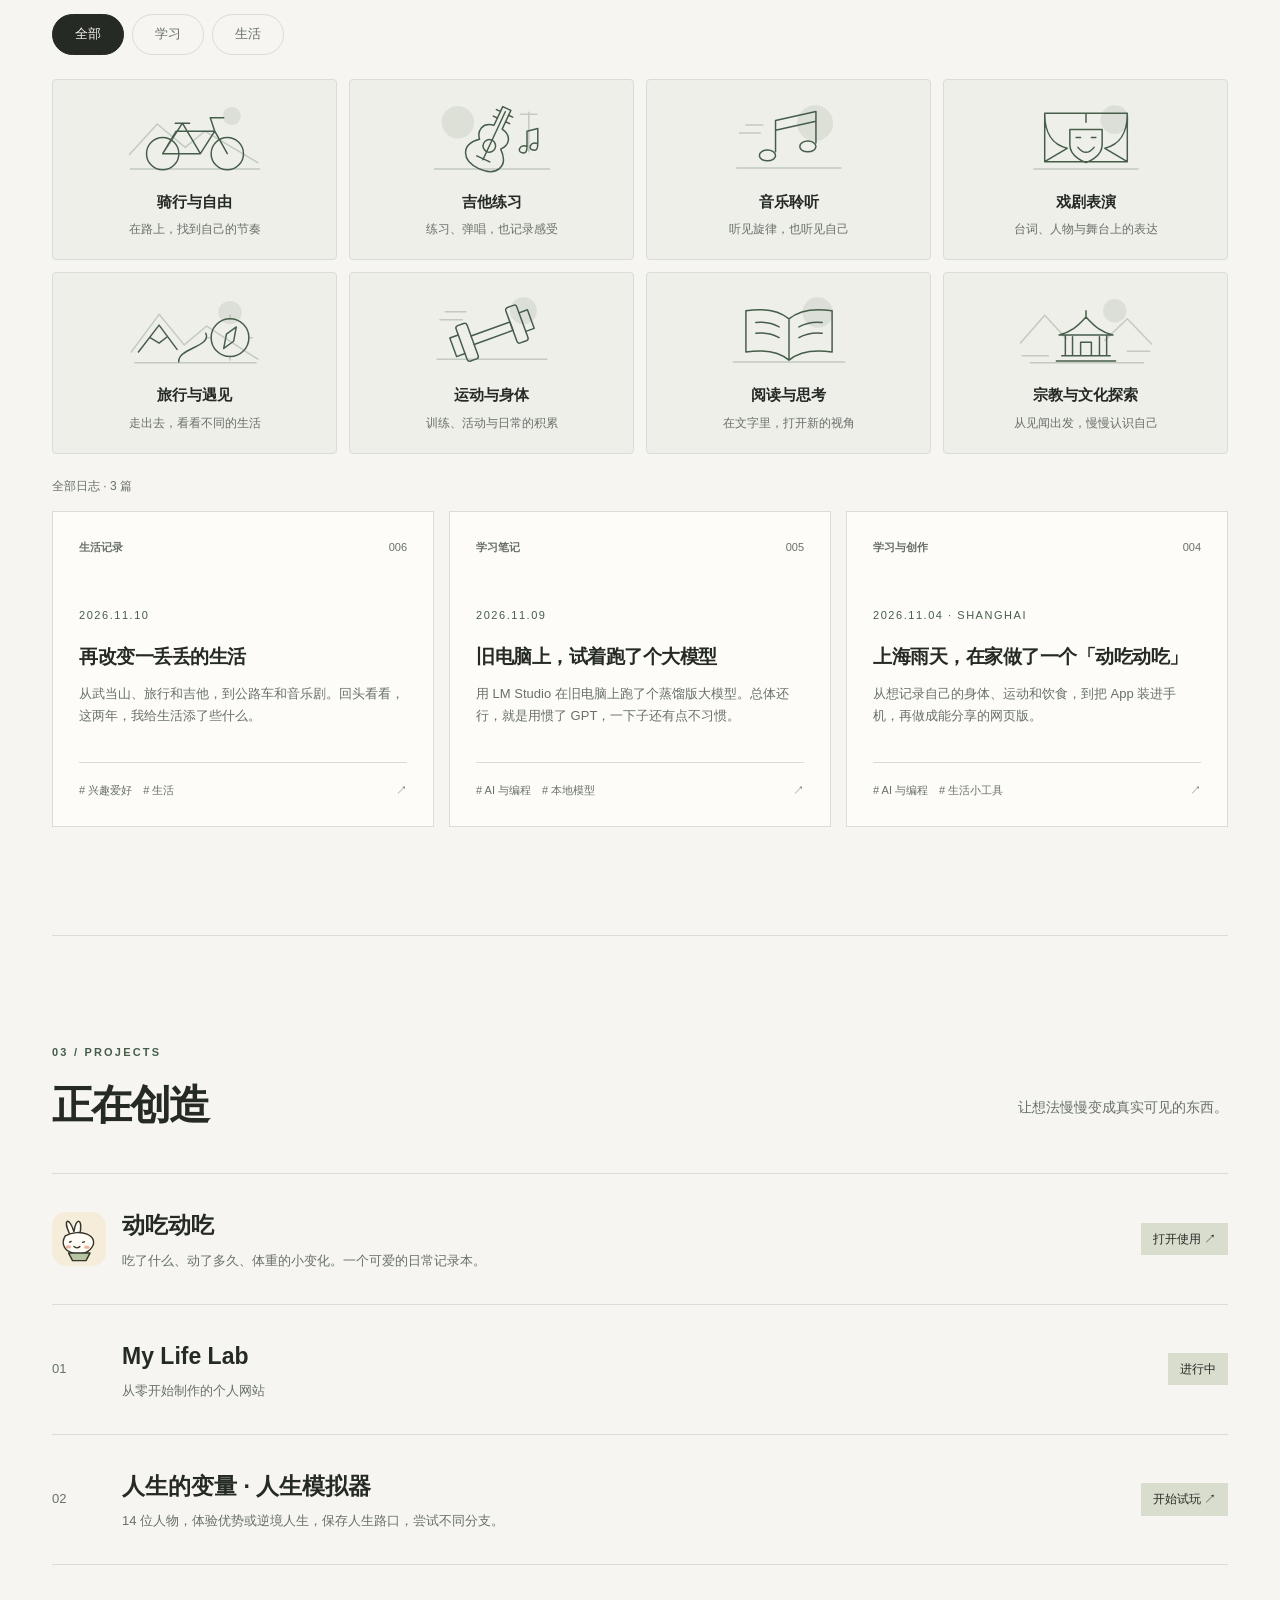
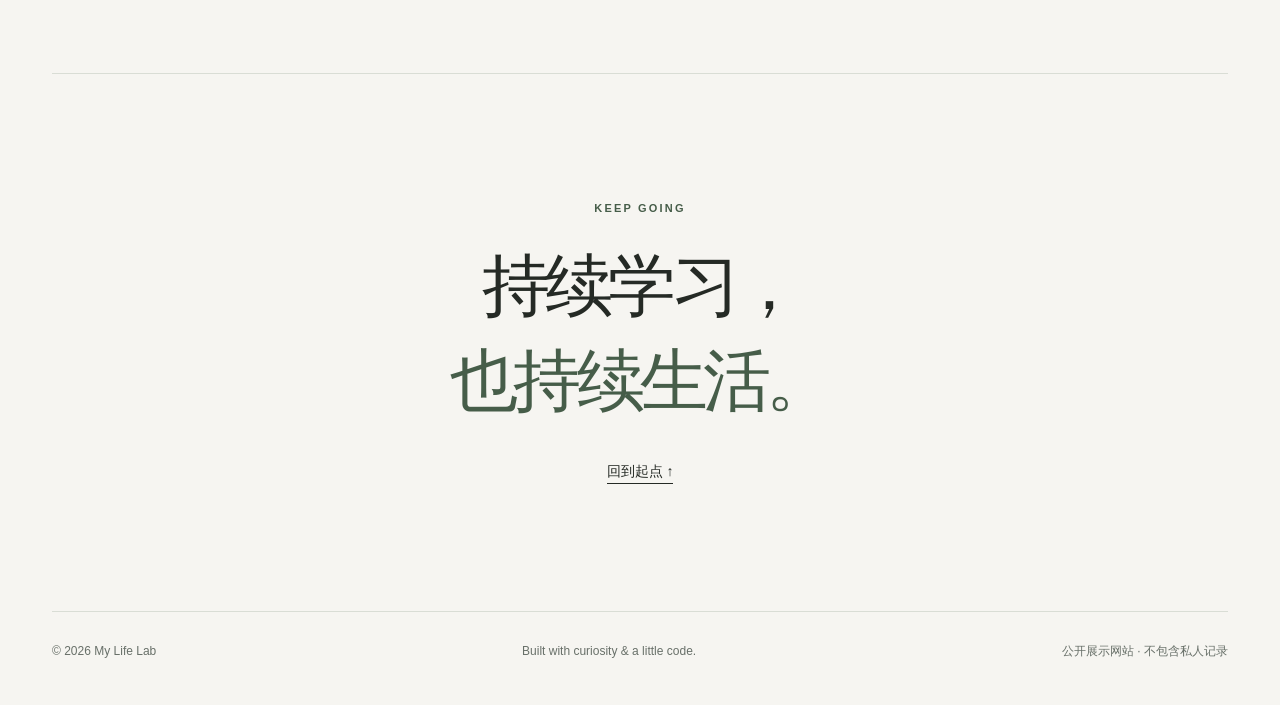
==== commit 031b96a0: "Update V2.1 cast counts, README and development handoff" ====
--- a/index.html
+++ b/index.html
@@ -172,7 +172,7 @@
             <span class="project-status">打开使用 ↗</span>
           </a>
           <div class="project-row"><span class="project-index">01</span><div><h3>My Life Lab</h3><p>从零开始制作的个人网站</p></div><span class="project-status">进行中</span></div>
-          <a class="project-row" href="./life/"><span class="project-index">02</span><div><h3>人生的变量 · 人生模拟器</h3><p>8 位特色人物，选择向往的身份，保存人生路口，尝试不同分支。</p></div><span class="project-status">开始试玩 ↗</span></a>
+          <a class="project-row" href="./life/"><span class="project-index">02</span><div><h3>人生的变量 · 人生模拟器</h3><p>14 位人物，体验优势或逆境人生，保存人生路口，尝试不同分支。</p></div><span class="project-status">开始试玩 ↗</span></a>
         </div>
       </section>
 
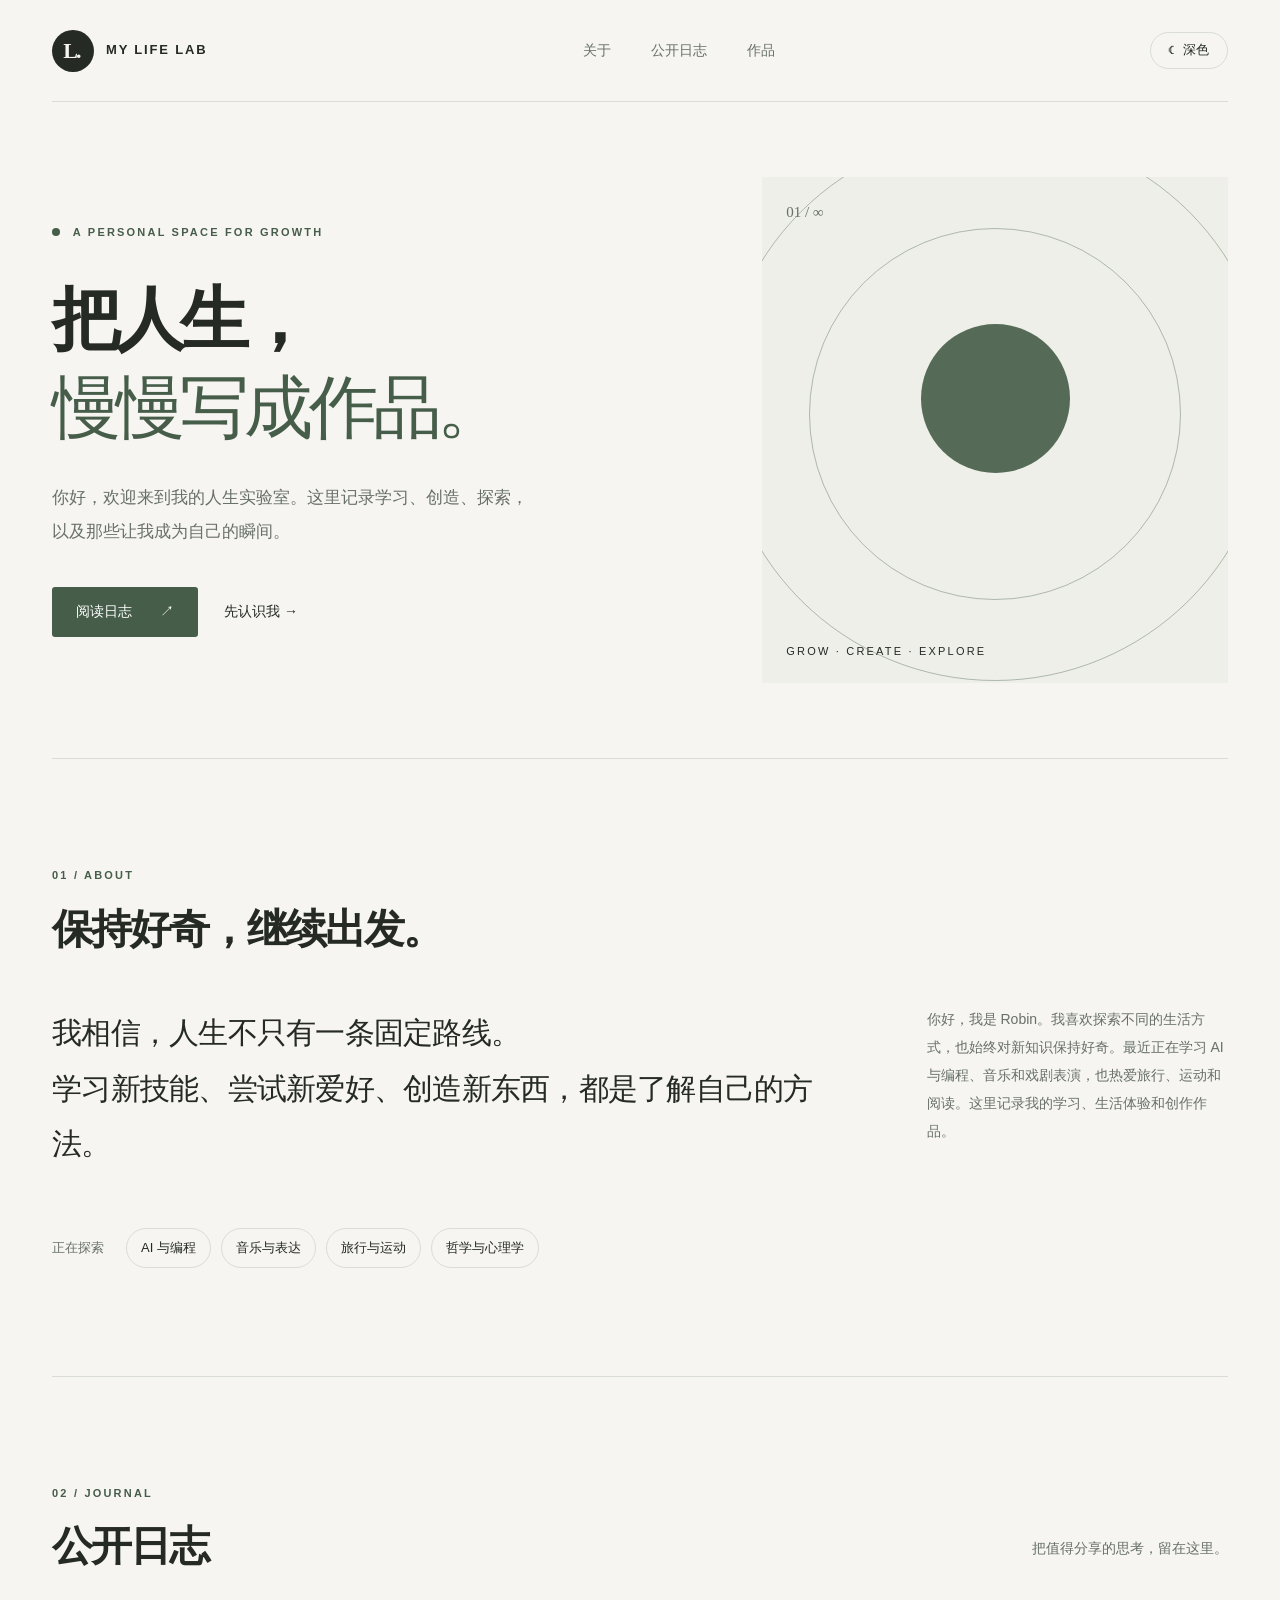
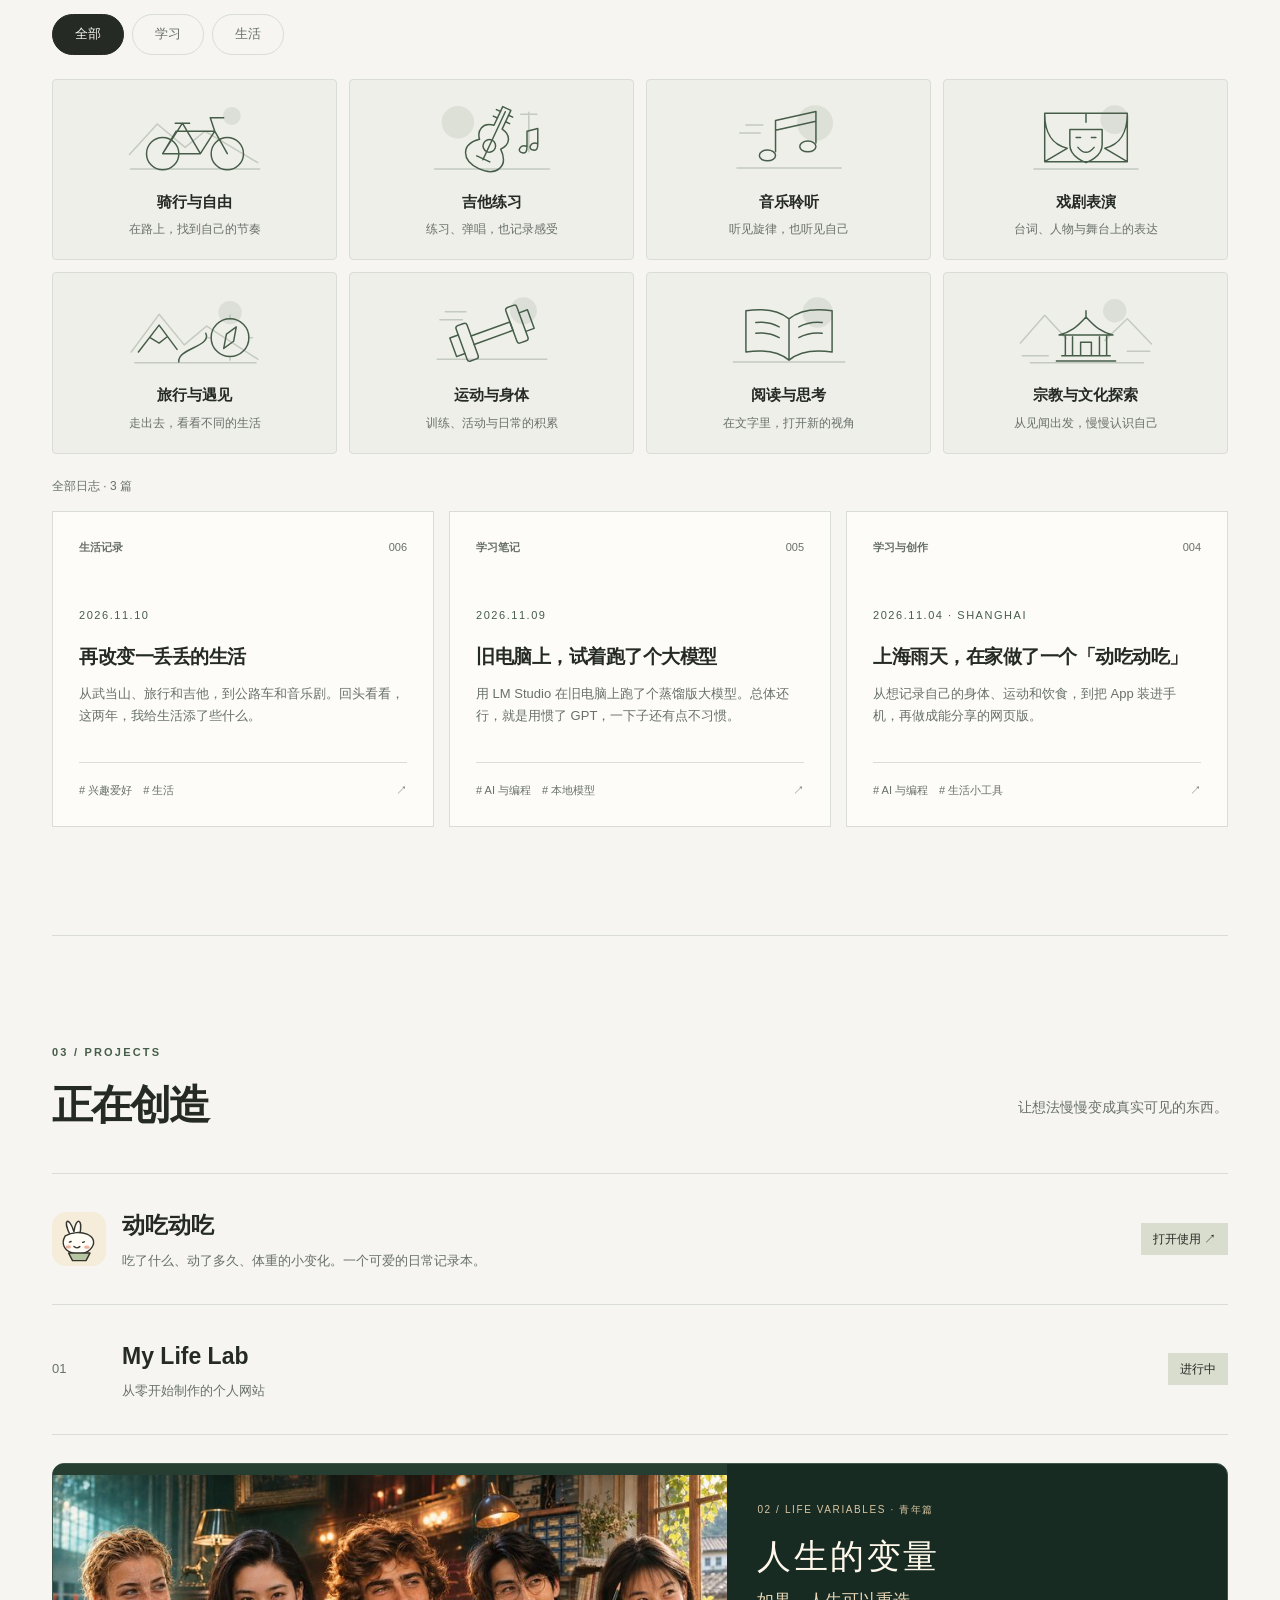
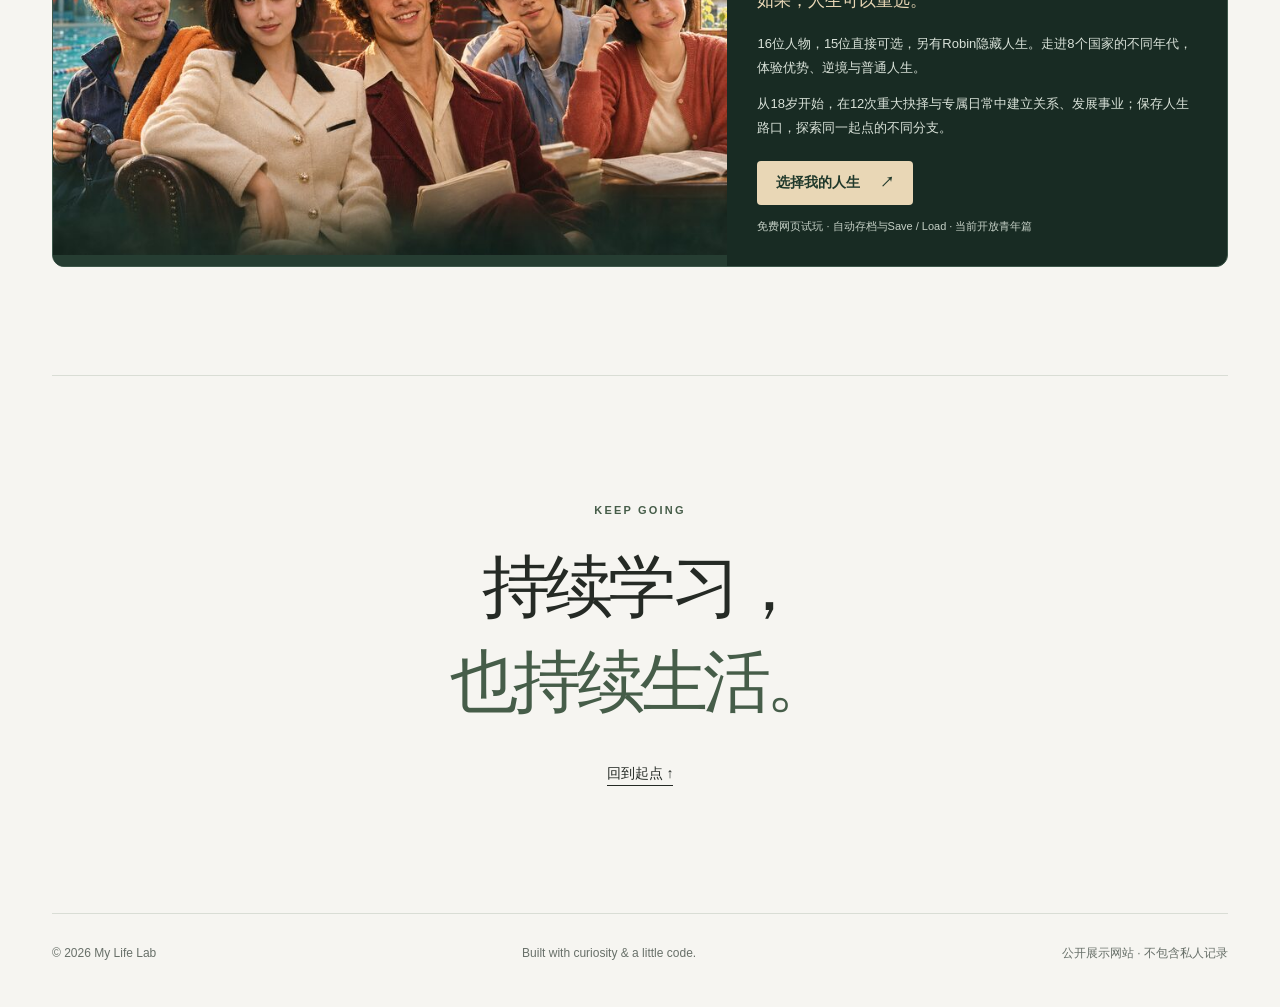
==== commit 8cf86506: "Refresh game introductions and add shared character ensemble poster" ====
--- a/index.html
+++ b/index.html
@@ -6,6 +6,7 @@
   <meta name="description" content="My Life Lab：记录生活、学习与创作的个人网站。" />
   <title>My Life Lab · 人生实验室</title>
   <link rel="stylesheet" href="style.css" />
+  <link rel="stylesheet" href="life/landing.css?v=20261127-poster" />
   <script src="script.js" defer></script>
 </head>
 <body>
@@ -172,7 +173,18 @@
             <span class="project-status">打开使用 ↗</span>
           </a>
           <div class="project-row"><span class="project-index">01</span><div><h3>My Life Lab</h3><p>从零开始制作的个人网站</p></div><span class="project-status">进行中</span></div>
-          <a class="project-row" href="./life/"><span class="project-index">02</span><div><h3>人生的变量 · 人生模拟器</h3><p>14 位人物，体验优势或逆境人生，保存人生路口，尝试不同分支。</p></div><span class="project-status">开始试玩 ↗</span></a>
+          <a class="life-promo" href="./life/" aria-label="试玩人生的变量：16位人物，含Robin隐藏人生">
+            <div class="life-promo-art"><img src="life/assets/life-ensemble-v1.jpg" srcset="life/assets/life-ensemble-v1-small.jpg 800w, life/assets/life-ensemble-v1.jpg 1600w" sizes="(max-width: 900px) calc(100vw - 40px), 60vw" width="1600" height="900" alt="人生的变量人物群像：泳将Camille、继承人金智恩、演员Ethan、科学青年佐藤悠介和自学者林禾" loading="lazy" decoding="async" /></div>
+            <div class="life-promo-copy">
+              <span class="life-promo-kicker">02 / LIFE VARIABLES · 青年篇</span>
+              <h3>人生的变量</h3>
+              <p class="life-promo-tagline">如果，人生可以重选。</p>
+              <p>16位人物，15位直接可选，另有Robin隐藏人生。走进8个国家的不同年代，体验优势、逆境与普通人生。</p>
+              <p>从18岁开始，在12次重大抉择与专属日常中建立关系、发展事业；保存人生路口，探索同一起点的不同分支。</p>
+              <span class="life-promo-cta">选择我的人生 <span aria-hidden="true">↗</span></span>
+              <small>免费网页试玩 · 自动存档与Save / Load · 当前开放青年篇</small>
+            </div>
+          </a>
         </div>
       </section>
 
@@ -194,3 +206,4 @@
 
 
 
+
--- a/life/landing.css
+++ b/life/landing.css
@@ -0,0 +1,33 @@
+/* Shared landing artwork, scoped to the two game entrances. */
+.life-promo{display:grid;grid-template-columns:1.35fr 1fr;overflow:hidden;margin:28px 0 0;border:1px solid #3e574a;border-radius:12px;background:#182b23;color:#f8f2e7;text-decoration:none;isolation:isolate}
+.life-promo-art{background:#263d32;align-self:stretch;display:flex;align-items:center;min-width:0}
+.life-promo-art img{display:block;width:100%;height:auto;aspect-ratio:16/9;object-fit:contain}
+.life-promo-copy{padding:30px;align-self:center;min-width:0}
+.life-promo-kicker{font-size:10px;letter-spacing:.16em;color:#dac6a0}
+.life-promo h3{font:34px/1.4 Georgia,"Songti SC",serif;margin:12px 0 4px;letter-spacing:.07em;color:#fff8eb}
+.life-promo .life-promo-tagline{font-size:17px;color:#e9d7b6;margin:0 0 16px}
+.life-promo-copy p{font-size:13px;line-height:1.85;color:#d9e2d9;margin:12px 0}
+.life-promo-cta{display:flex;justify-content:space-between;align-items:center;gap:20px;min-height:44px;width:fit-content;padding:10px 19px;margin:21px 0 12px;background:#e9d7b6;color:#20392b;border-radius:4px;font-size:14px;font-weight:600}
+.life-promo-copy small{display:block;color:#c5d0c6;font-size:11px;line-height:1.7}
+.life-promo:hover{border-color:#b49a66}.life-promo:hover .life-promo-cta{background:#fff0ce}
+.life-promo:focus-visible{outline:3px solid #b49a66;outline-offset:5px}
+.cast-intro.cast-landing{max-width:none;padding:0 0 32px}
+.cast-poster{position:relative;overflow:hidden;border-radius:12px;background:#182b23;color:#fff8eb}
+.cast-poster img{display:block;width:100%;height:auto;aspect-ratio:16/9;object-fit:contain}
+.cast-poster-caption{position:absolute;bottom:0;left:0;right:0;padding:54px 34px 24px;background:linear-gradient(transparent,rgba(12,29,21,.94));pointer-events:none}
+.cast-poster-caption .eyebrow{color:#edd5a9;margin:0;font-size:10px;letter-spacing:.22em}
+.cast-poster-caption h1{margin:5px 0 0;font:46px/1.35 Georgia,"Songti SC",serif;color:#fff8eb;letter-spacing:.12em}
+.cast-intro-copy{padding-top:24px;max-width:1000px}
+.cast-intro-copy .intro-lead{color:var(--ink);font-size:19px;line-height:1.85;margin:0 0 10px}
+.cast-intro-copy .intro-detail{font-size:14px;line-height:1.9;margin:0 0 16px}
+.cast-intro-copy .fine{font-size:13px;margin:12px 0;line-height:1.8}
+.cast-intro-copy .fine a{text-decoration:underline;text-underline-offset:3px}
+.landing-facts{display:flex;flex-wrap:wrap;gap:8px;margin:14px 0 20px;padding:0;list-style:none}
+.landing-facts li{font-size:12px;padding:5px 11px;border:1px solid var(--line);border-radius:4px;color:var(--ink)}
+@media(max-width:900px){.life-promo{grid-template-columns:1fr}.life-promo-copy{padding:24px 28px}.life-promo-art img{width:100%}}
+@media(max-width:600px){
+ .cast-poster{border-radius:8px}.cast-poster-caption{position:static;padding:15px 18px 17px;background:#182b23}
+ .cast-poster-caption h1{font-size:30px}.cast-poster-caption .eyebrow{font-size:8px;letter-spacing:.12em}
+ .cast-intro-copy{padding-top:20px}.cast-intro-copy .intro-lead{font-size:17px}.landing-facts{gap:6px}
+ .life-promo-copy{padding:22px}.life-promo h3{font-size:29px}.life-promo-cta{width:100%}
+}
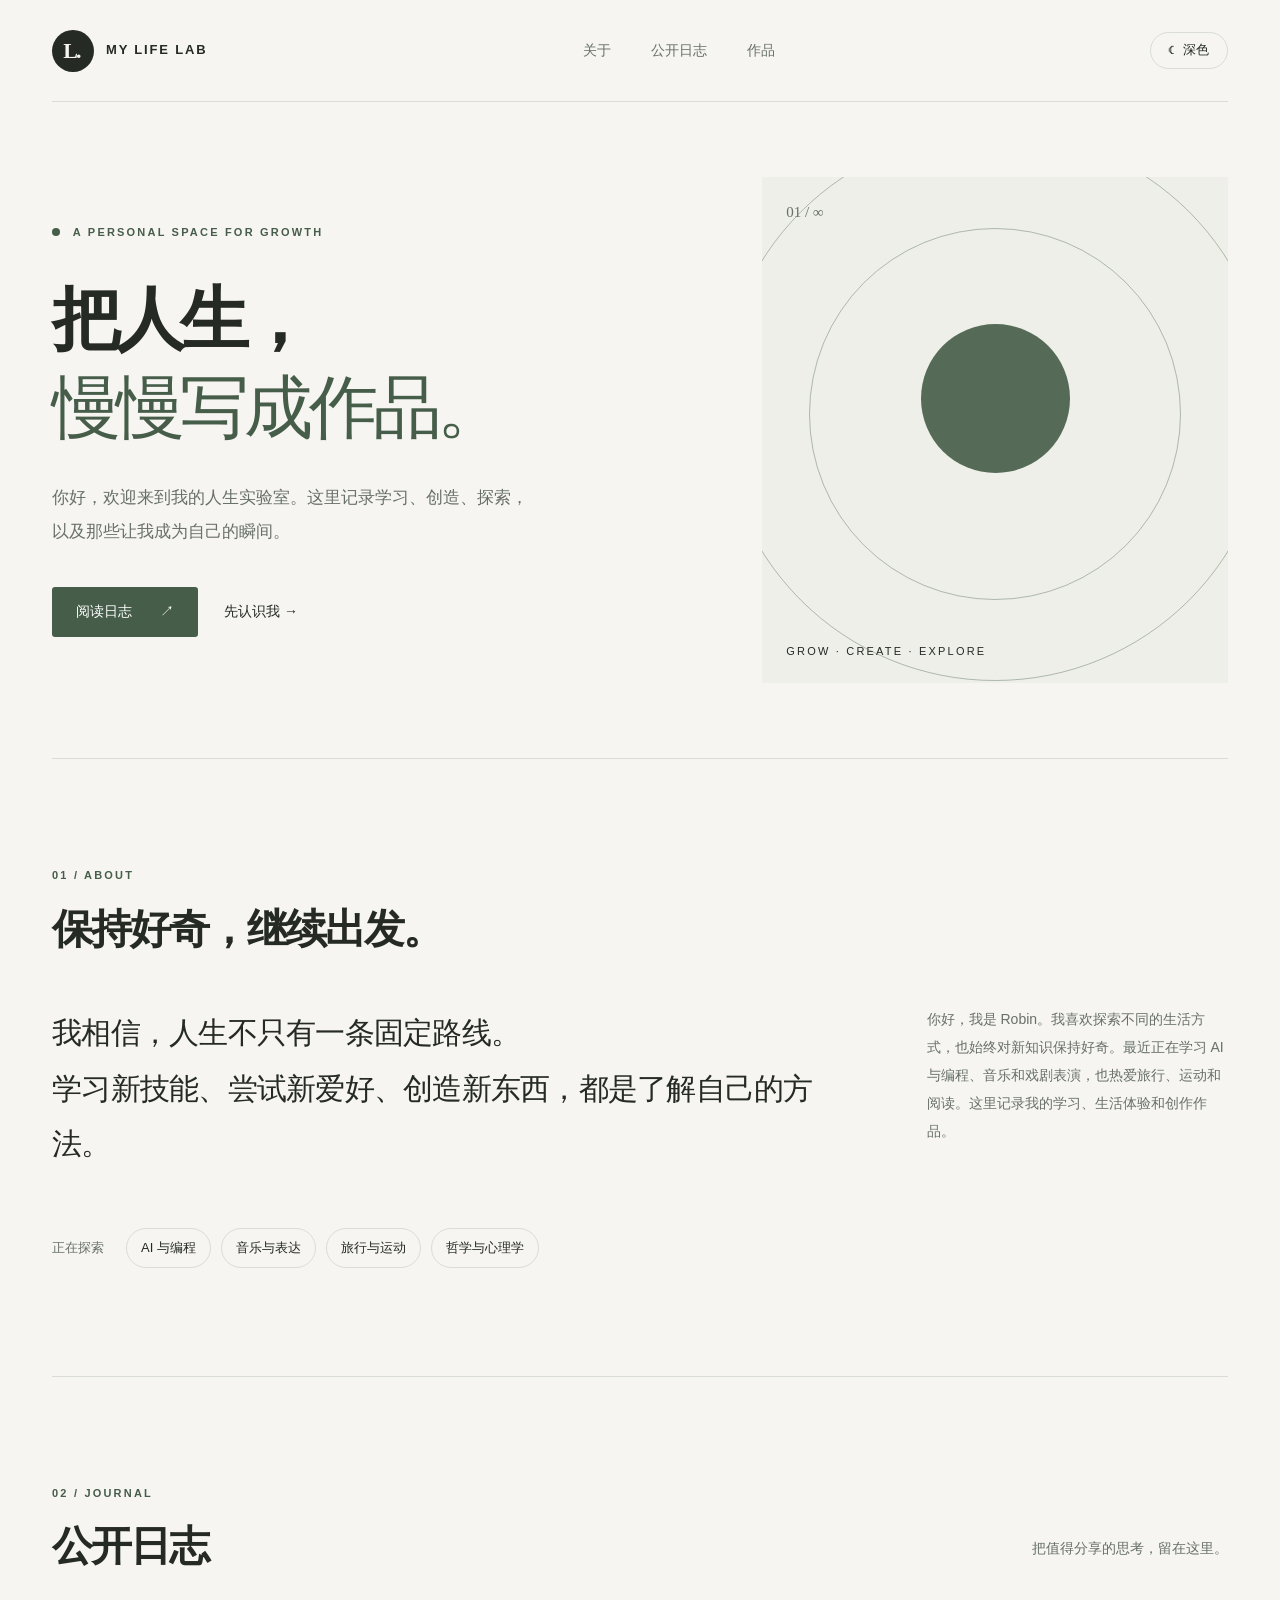
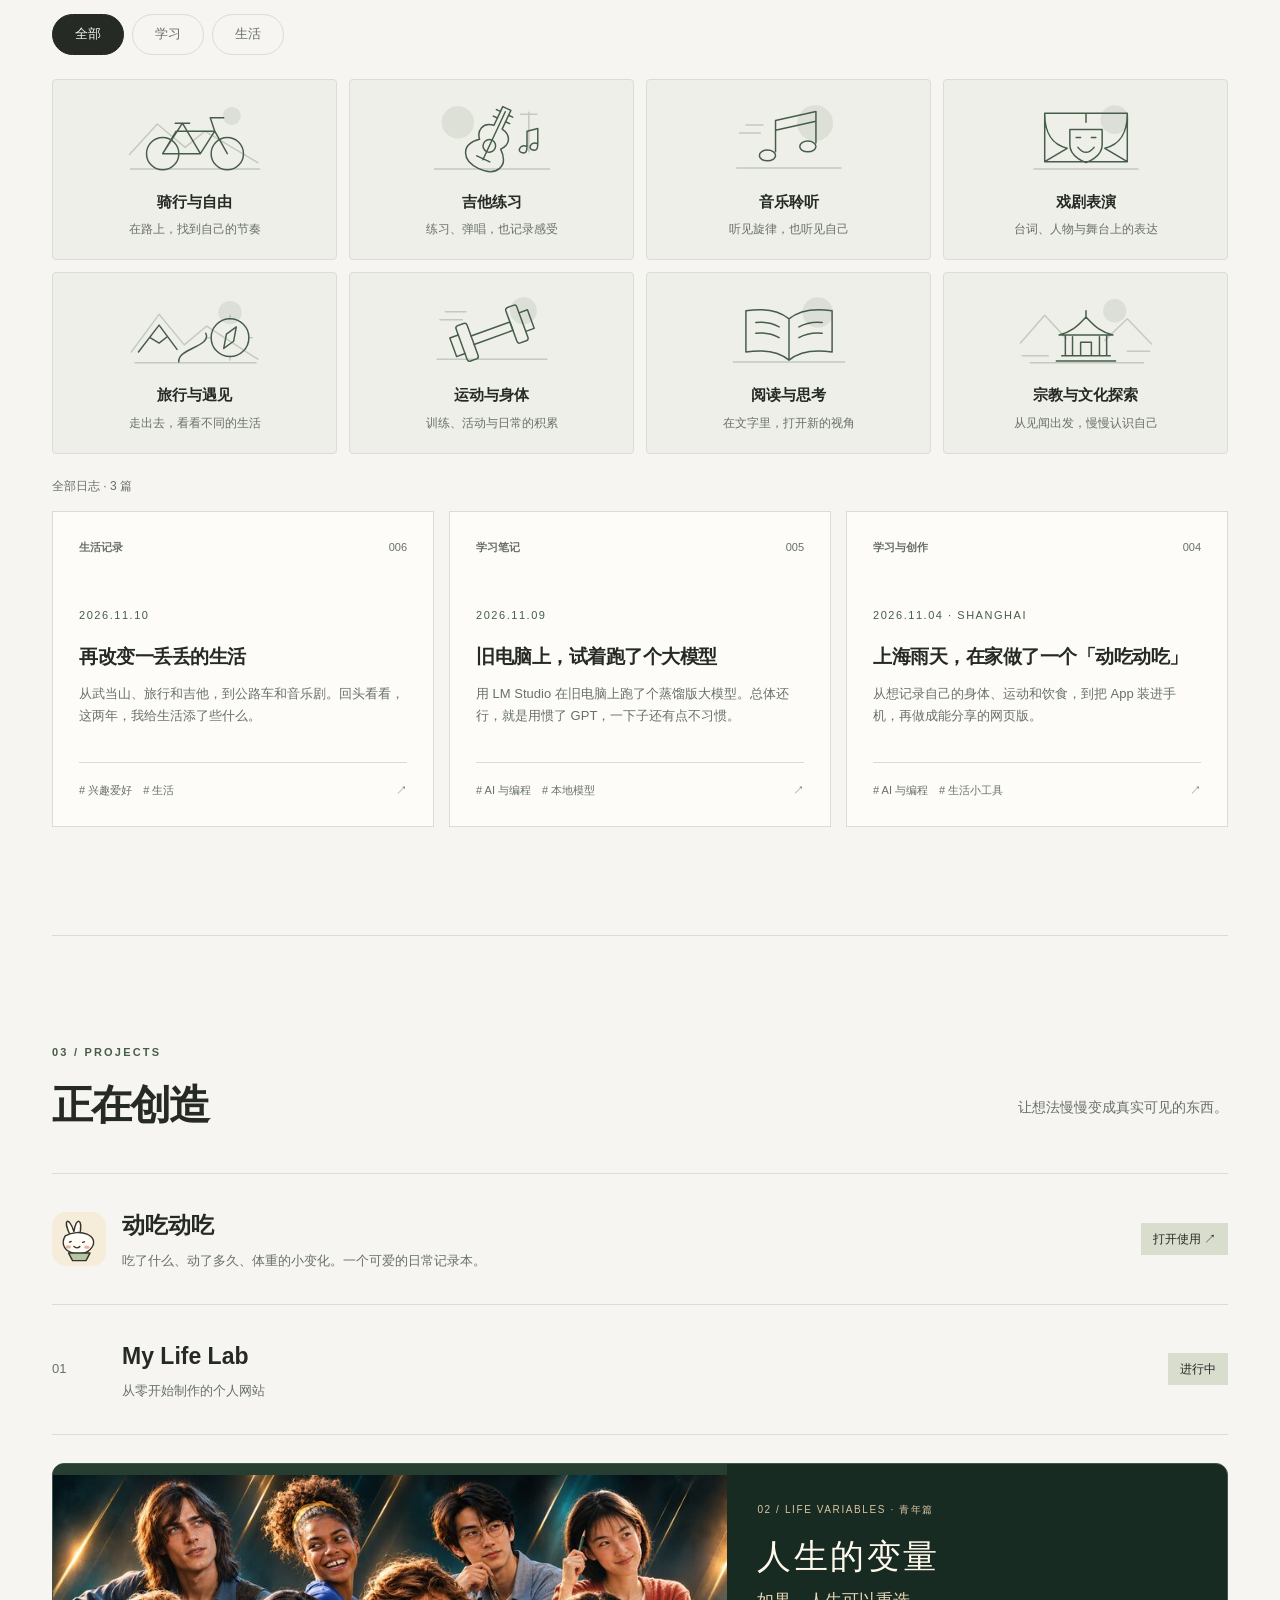
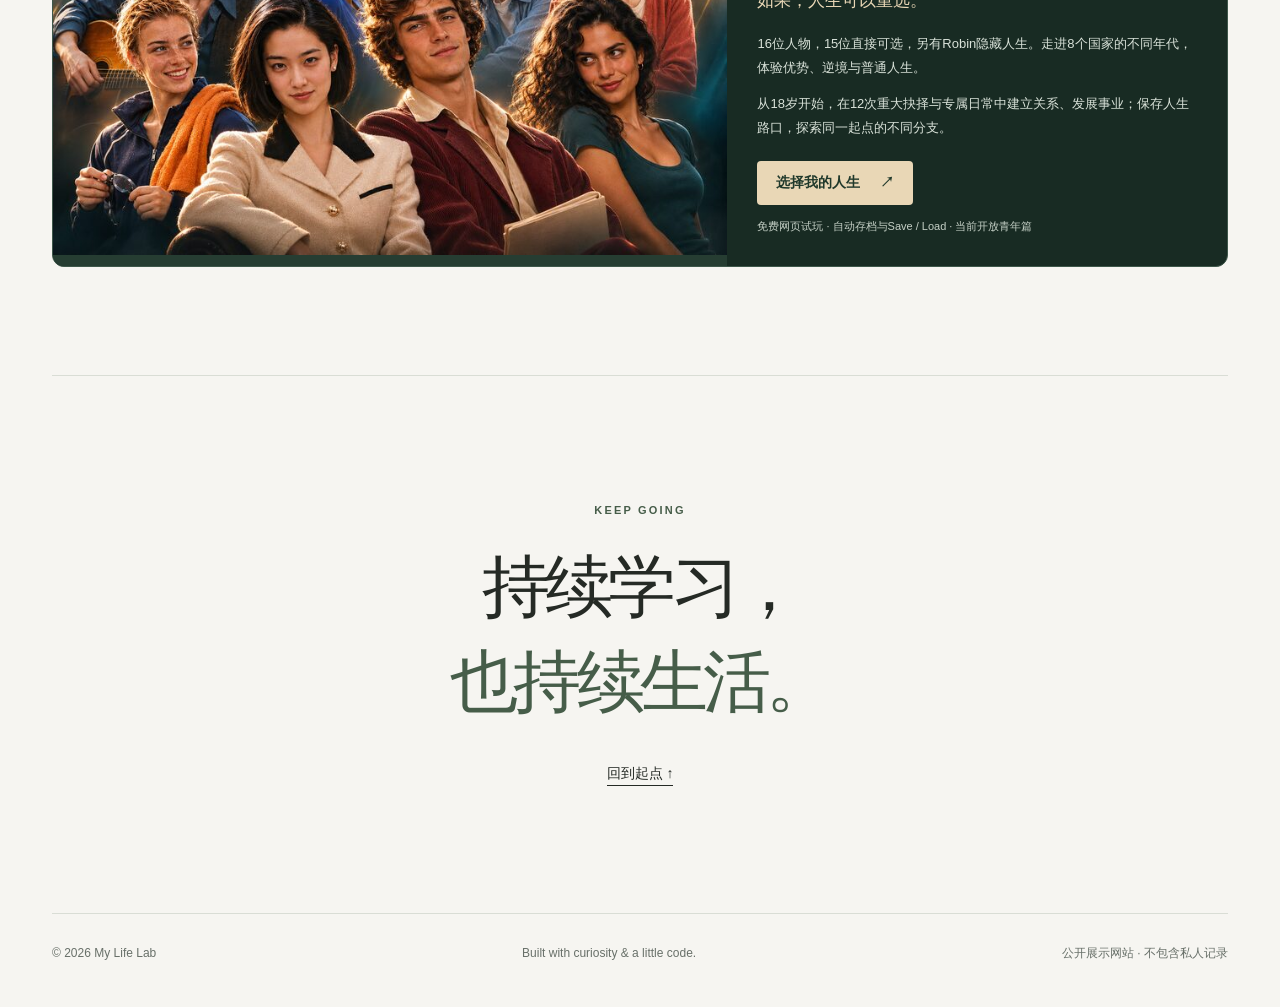
==== commit 80aa9aa5: "Replace flat ensemble with eight-character all-star poster" ====
--- a/index.html
+++ b/index.html
@@ -174,7 +174,7 @@
           </a>
           <div class="project-row"><span class="project-index">01</span><div><h3>My Life Lab</h3><p>从零开始制作的个人网站</p></div><span class="project-status">进行中</span></div>
           <a class="life-promo" href="./life/" aria-label="试玩人生的变量：16位人物，含Robin隐藏人生">
-            <div class="life-promo-art"><img src="life/assets/life-ensemble-v1.jpg" srcset="life/assets/life-ensemble-v1-small.jpg 800w, life/assets/life-ensemble-v1.jpg 1600w" sizes="(max-width: 900px) calc(100vw - 40px), 60vw" width="1600" height="900" alt="人生的变量人物群像：泳将Camille、继承人金智恩、演员Ethan、科学青年佐藤悠介和自学者林禾" loading="lazy" decoding="async" /></div>
+            <div class="life-promo-art"><img src="life/assets/life-ensemble-v2.jpg" srcset="life/assets/life-ensemble-v2-small.jpg 800w, life/assets/life-ensemble-v2.jpg 1600w" sizes="(max-width: 900px) calc(100vw - 40px), 60vw" width="1600" height="900" alt="人生的变量八人全明星群像：金智恩、Ethan、Camille、Maya、Noah、Ana、佐藤悠介与林禾" loading="lazy" decoding="async" /></div>
             <div class="life-promo-copy">
               <span class="life-promo-kicker">02 / LIFE VARIABLES · 青年篇</span>
               <h3>人生的变量</h3>
@@ -206,4 +206,3 @@
 
 
 
-
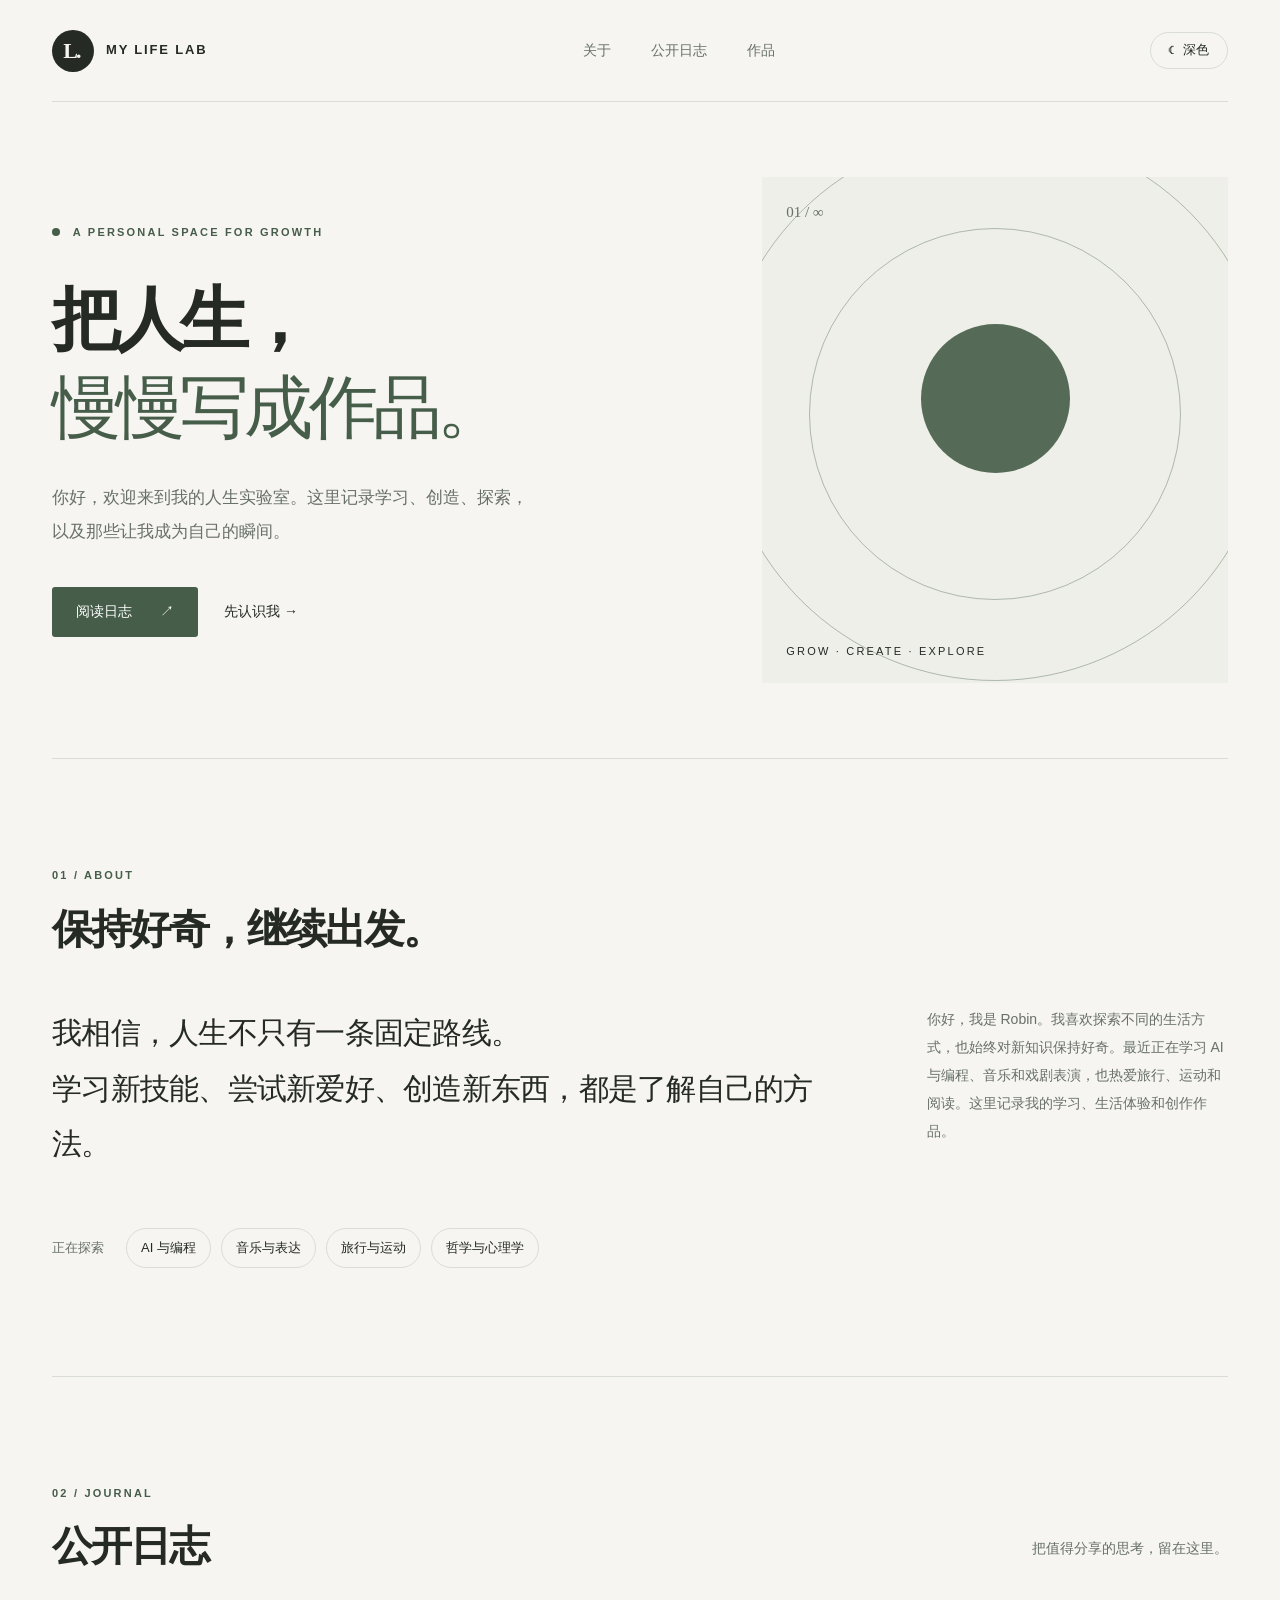
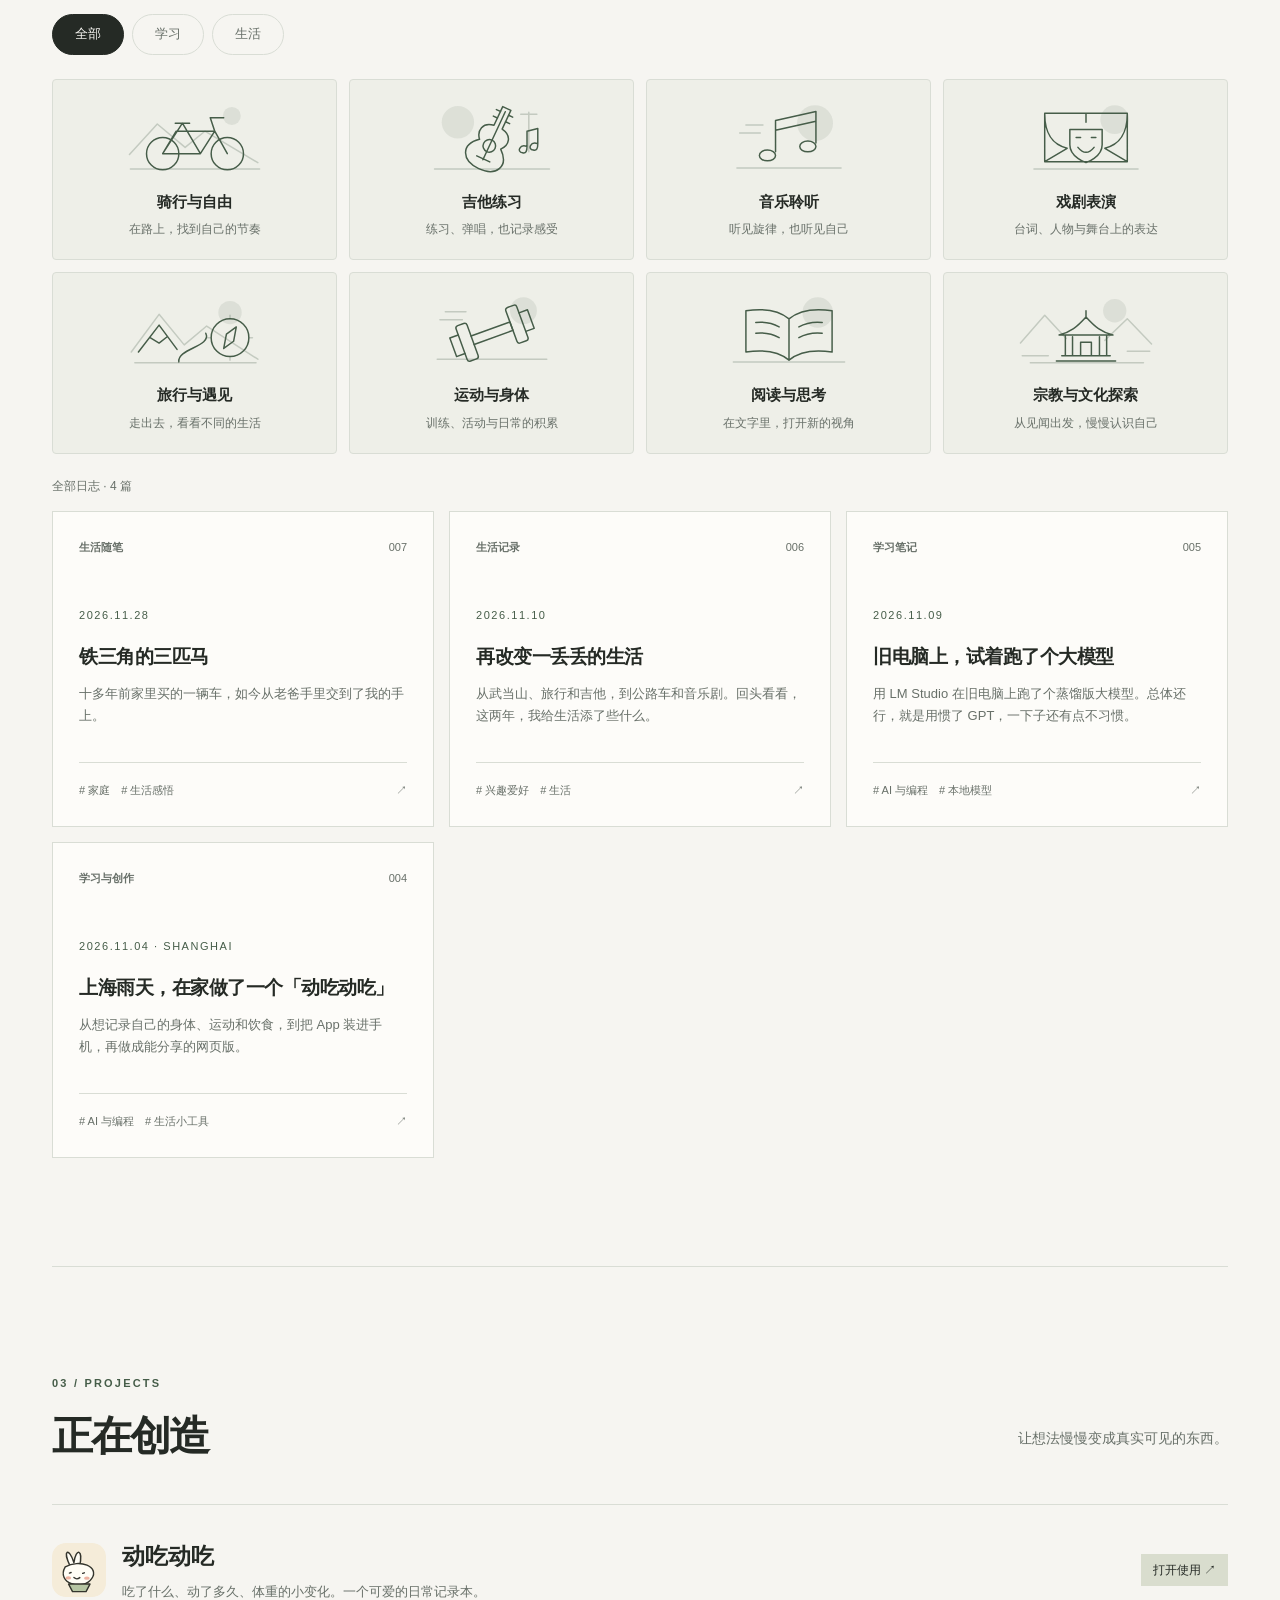
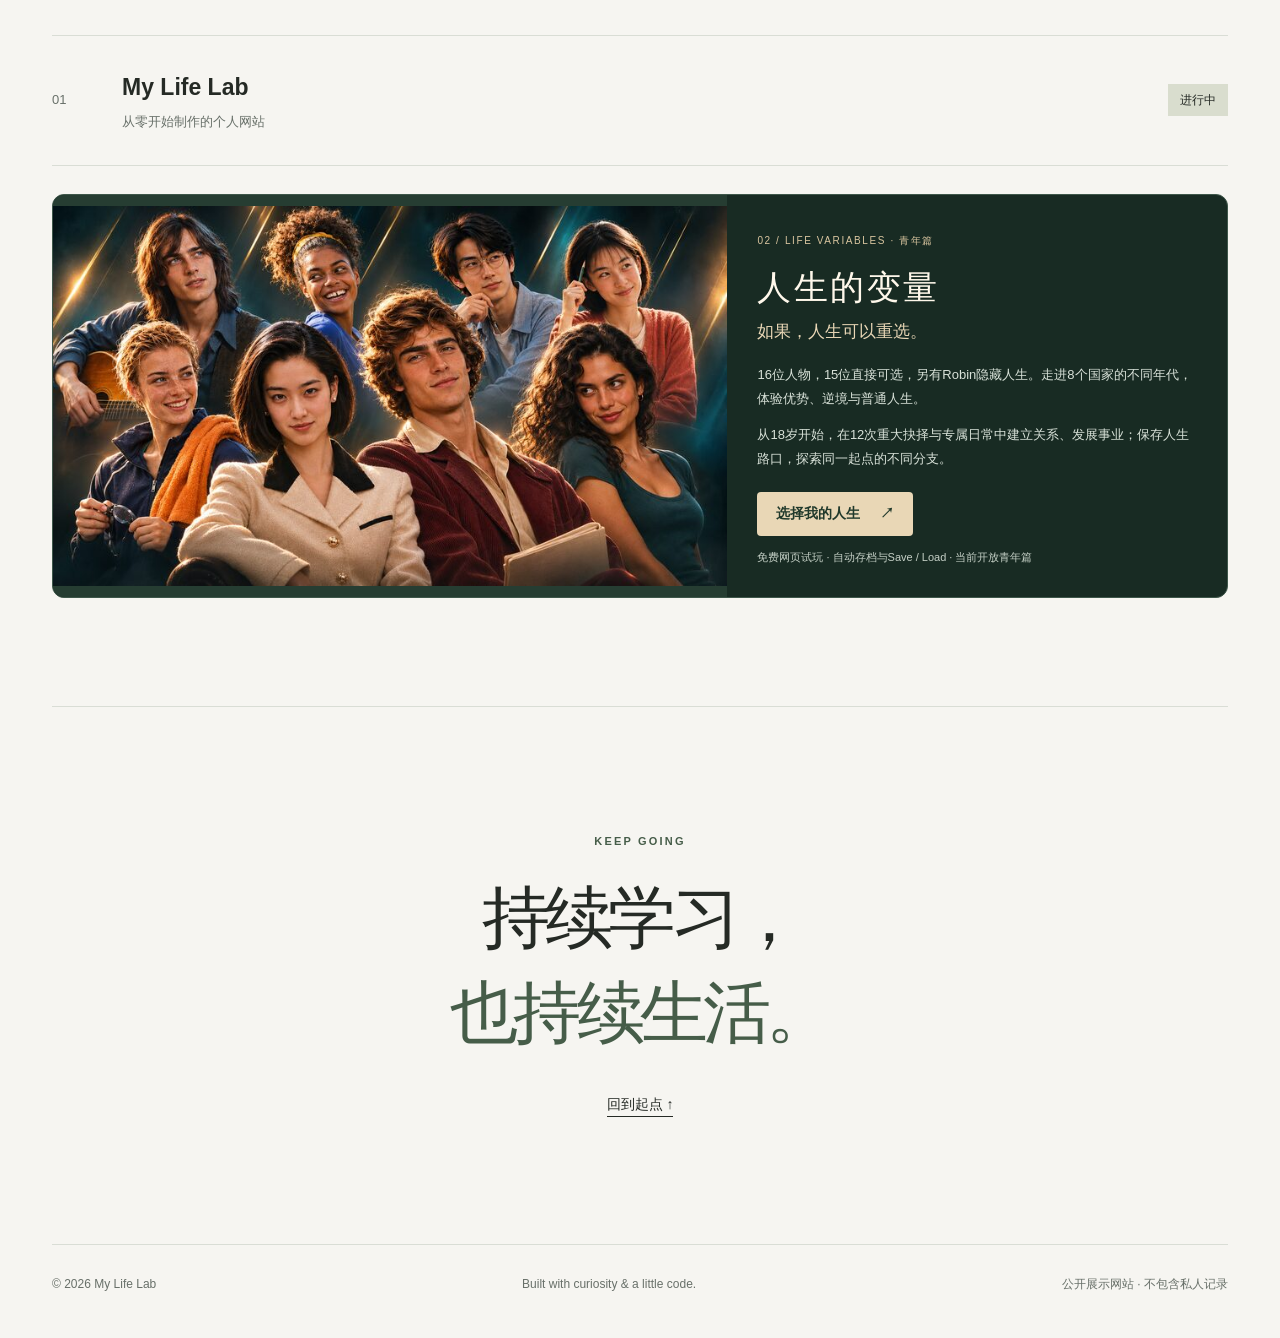
==== commit 2166ca9d: "Show family reflection in public journal" ====
--- a/index.html
+++ b/index.html
@@ -133,9 +133,16 @@
             <span class="experience-note">从见闻出发，慢慢认识自己</span>
           </button>
         </div>
-        <p class="journal-status" id="journalStatus" role="status" aria-live="polite" aria-atomic="true">全部日志 · 3 篇</p>
+        <p class="journal-status" id="journalStatus" role="status" aria-live="polite" aria-atomic="true">全部日志 · 4 篇</p>
         <div class="journal-grid" id="journalGrid">
           <!-- 新增日志可复制 article；data-topics 用空格分隔体验分类：cycling guitar music theatre travel sport reading reflection。 -->
+          <article class="journal-card" data-category="life">
+            <a class="journal-entry-link" href="journal/2026-11-28-three-horses.html">
+              <div class="card-top"><span class="card-label">生活随笔</span><span>007</span></div>
+              <div class="card-body"><p class="card-date"><time datetime="2026-11-28">2026.11.28</time></p><h3>铁三角的三匹马</h3><p>十多年前家里买的一辆车，如今从老爸手里交到了我的手上。</p></div>
+              <span class="card-bottom"># 家庭　# 生活感悟 <span aria-hidden="true">↗</span></span>
+            </a>
+          </article>
           <article class="journal-card" data-category="life" data-topics="cycling guitar music theatre travel sport reading reflection">
             <a class="journal-entry-link" href="journal/2026-11-10-life-interests.html">
               <div class="card-top"><span class="card-label">生活记录</span><span>006</span></div>
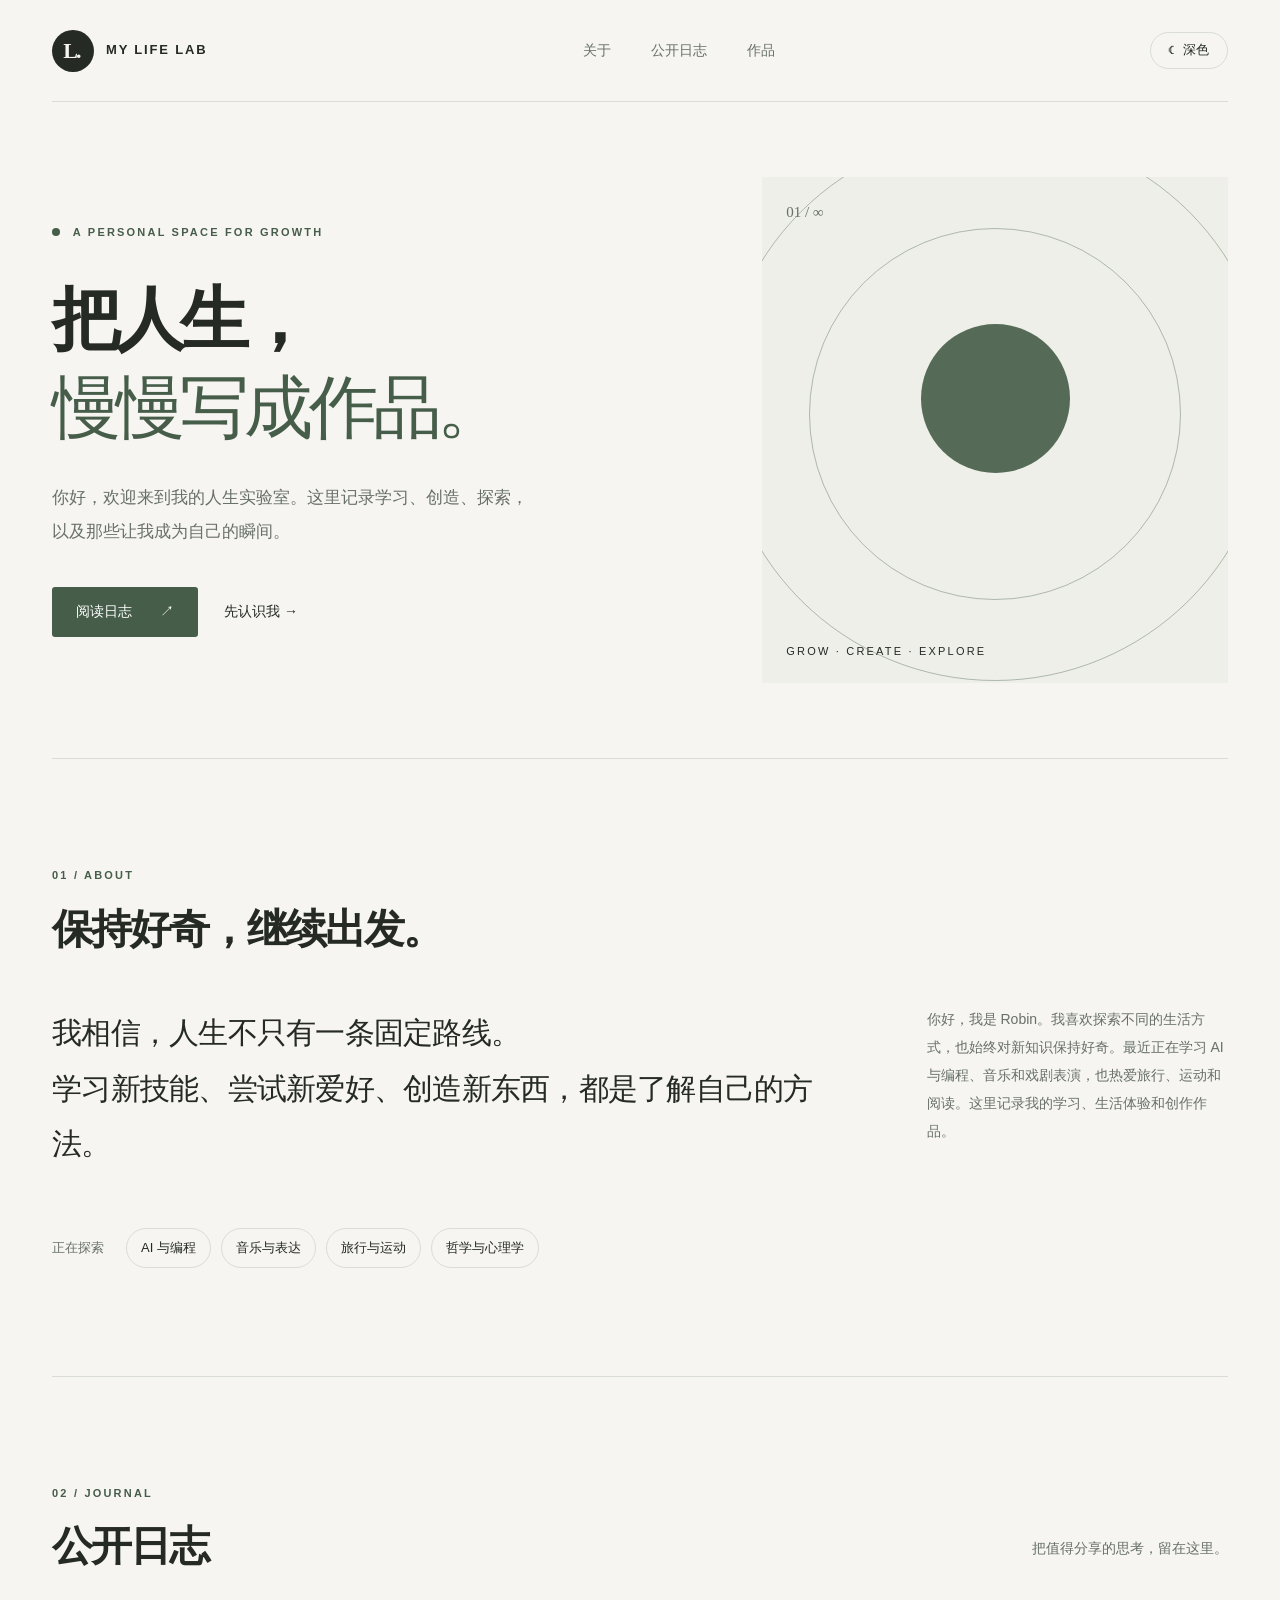
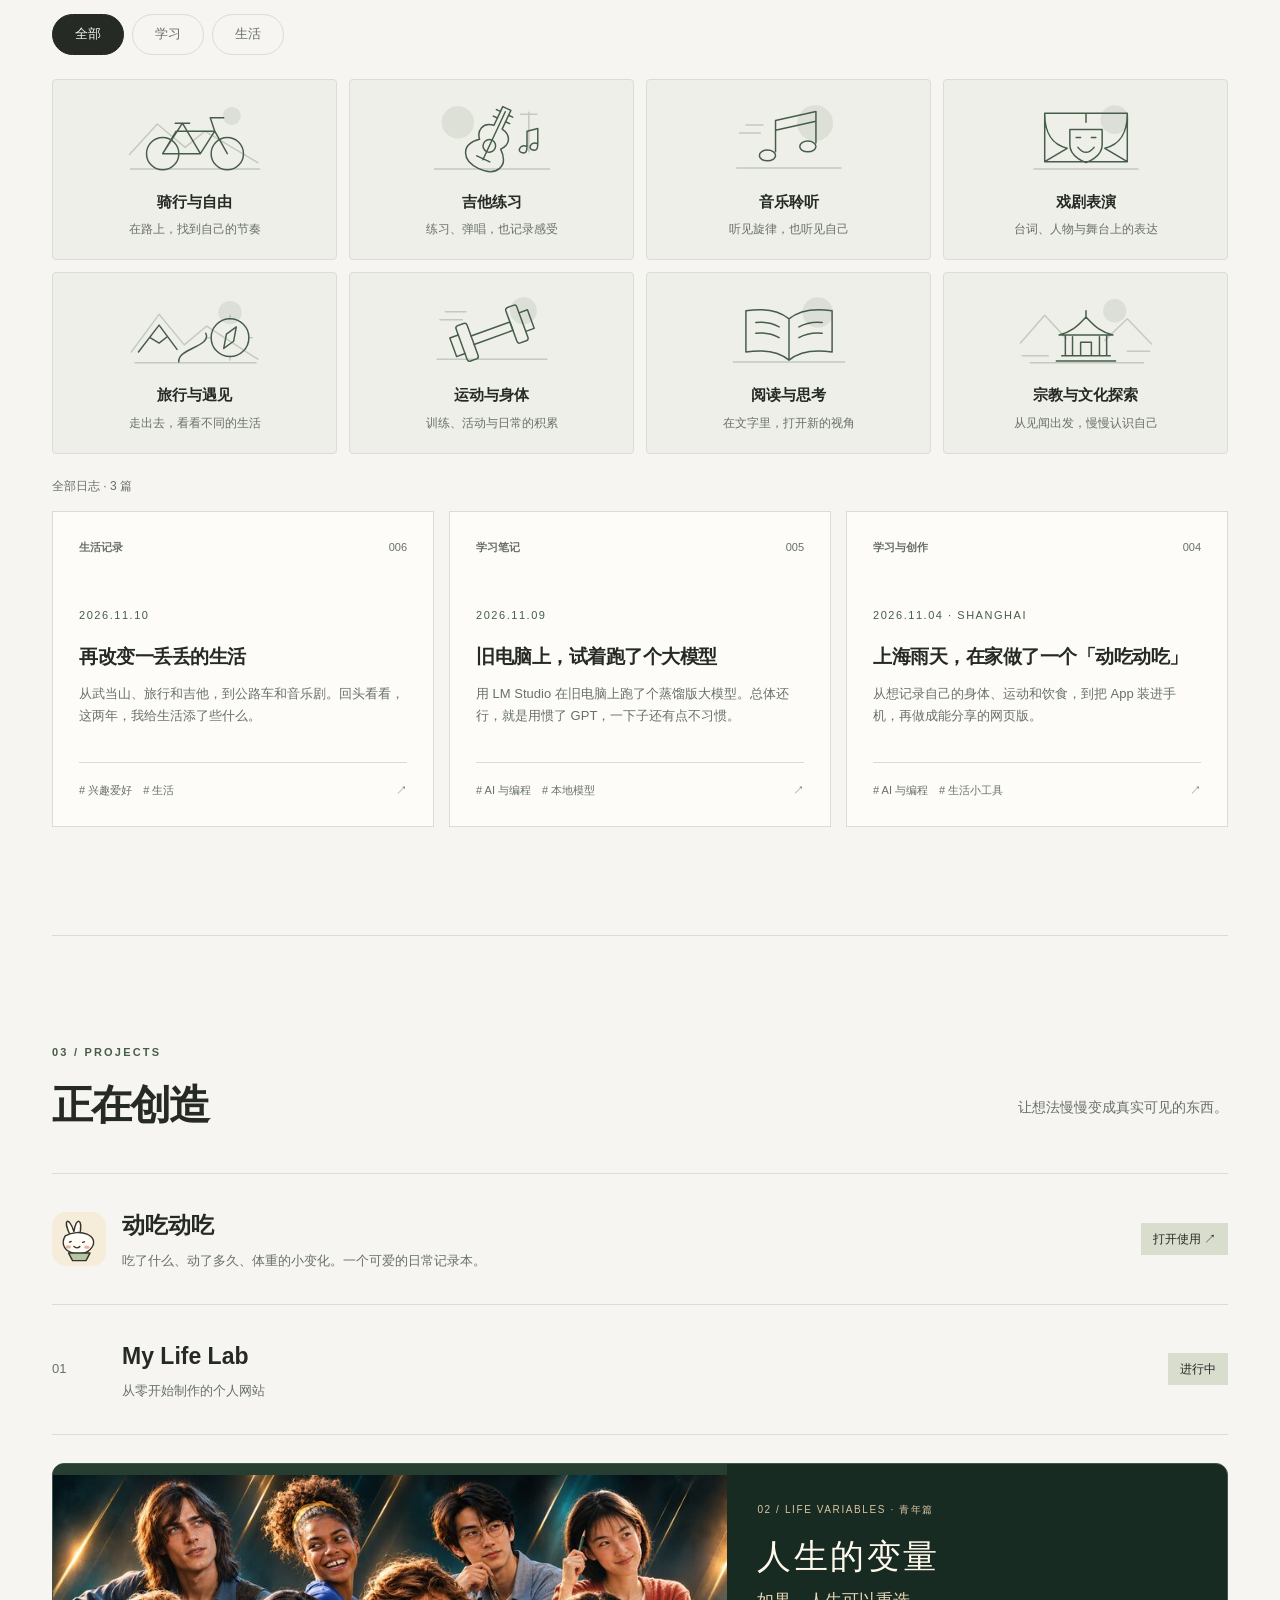
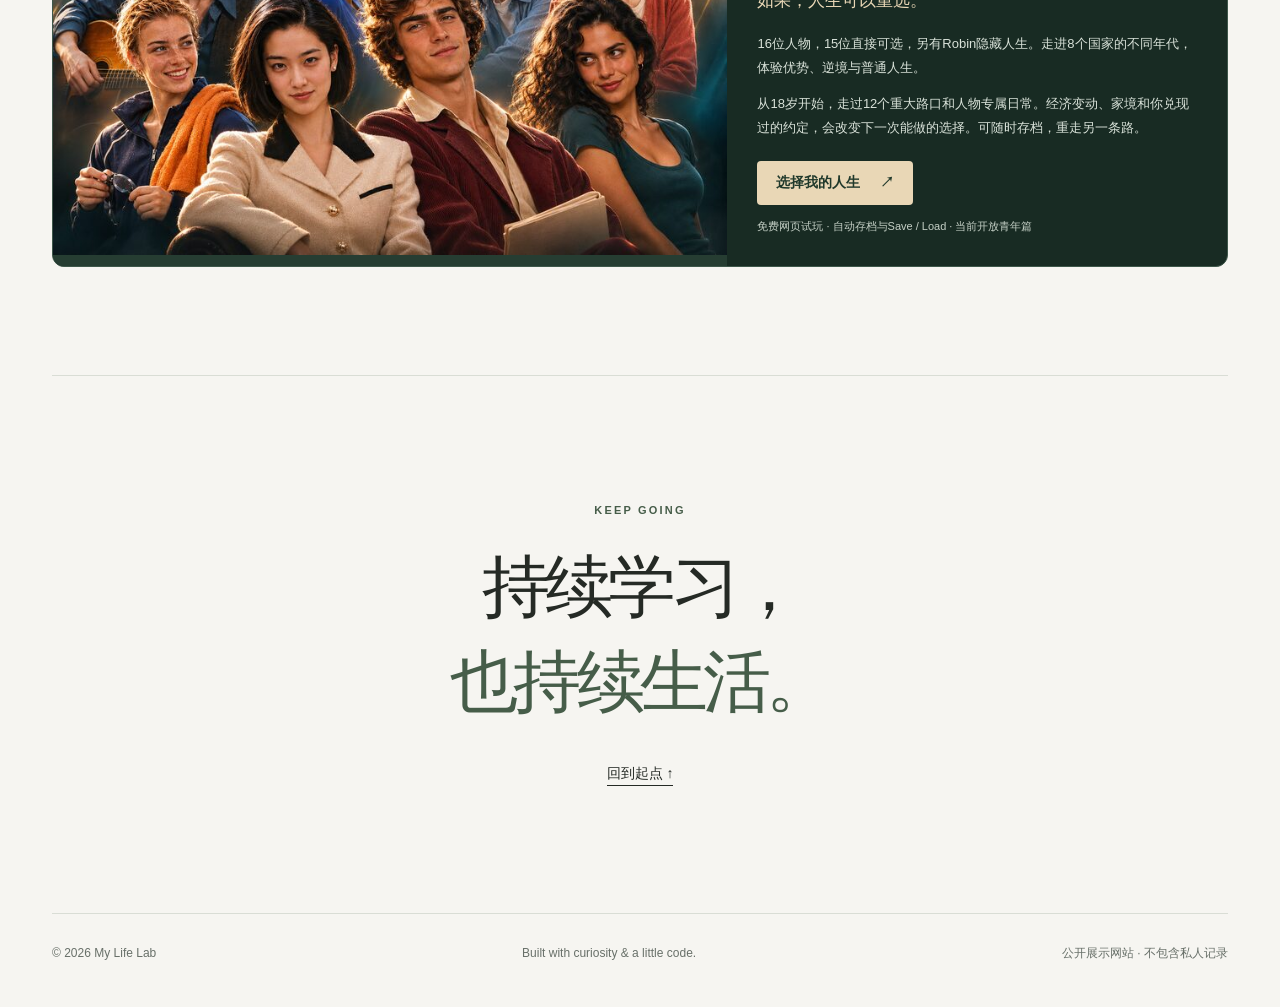
==== commit e2e1cad4: "Publish narrative youth chapter for all sixteen lives" ====
--- a/index.html
+++ b/index.html
@@ -133,16 +133,9 @@
             <span class="experience-note">从见闻出发，慢慢认识自己</span>
           </button>
         </div>
-        <p class="journal-status" id="journalStatus" role="status" aria-live="polite" aria-atomic="true">全部日志 · 4 篇</p>
+        <p class="journal-status" id="journalStatus" role="status" aria-live="polite" aria-atomic="true">全部日志 · 3 篇</p>
         <div class="journal-grid" id="journalGrid">
           <!-- 新增日志可复制 article；data-topics 用空格分隔体验分类：cycling guitar music theatre travel sport reading reflection。 -->
-          <article class="journal-card" data-category="life">
-            <a class="journal-entry-link" href="journal/2026-11-28-three-horses.html">
-              <div class="card-top"><span class="card-label">生活随笔</span><span>007</span></div>
-              <div class="card-body"><p class="card-date"><time datetime="2026-11-28">2026.11.28</time></p><h3>铁三角的三匹马</h3><p>十多年前家里买的一辆车，如今从老爸手里交到了我的手上。</p></div>
-              <span class="card-bottom"># 家庭　# 生活感悟 <span aria-hidden="true">↗</span></span>
-            </a>
-          </article>
           <article class="journal-card" data-category="life" data-topics="cycling guitar music theatre travel sport reading reflection">
             <a class="journal-entry-link" href="journal/2026-11-10-life-interests.html">
               <div class="card-top"><span class="card-label">生活记录</span><span>006</span></div>
@@ -187,7 +180,7 @@
               <h3>人生的变量</h3>
               <p class="life-promo-tagline">如果，人生可以重选。</p>
               <p>16位人物，15位直接可选，另有Robin隐藏人生。走进8个国家的不同年代，体验优势、逆境与普通人生。</p>
-              <p>从18岁开始，在12次重大抉择与专属日常中建立关系、发展事业；保存人生路口，探索同一起点的不同分支。</p>
+              <p>从18岁开始，走过12个重大路口和人物专属日常。经济变动、家境和你兑现过的约定，会改变下一次能做的选择。可随时存档，重走另一条路。</p>
               <span class="life-promo-cta">选择我的人生 <span aria-hidden="true">↗</span></span>
               <small>免费网页试玩 · 自动存档与Save / Load · 当前开放青年篇</small>
             </div>
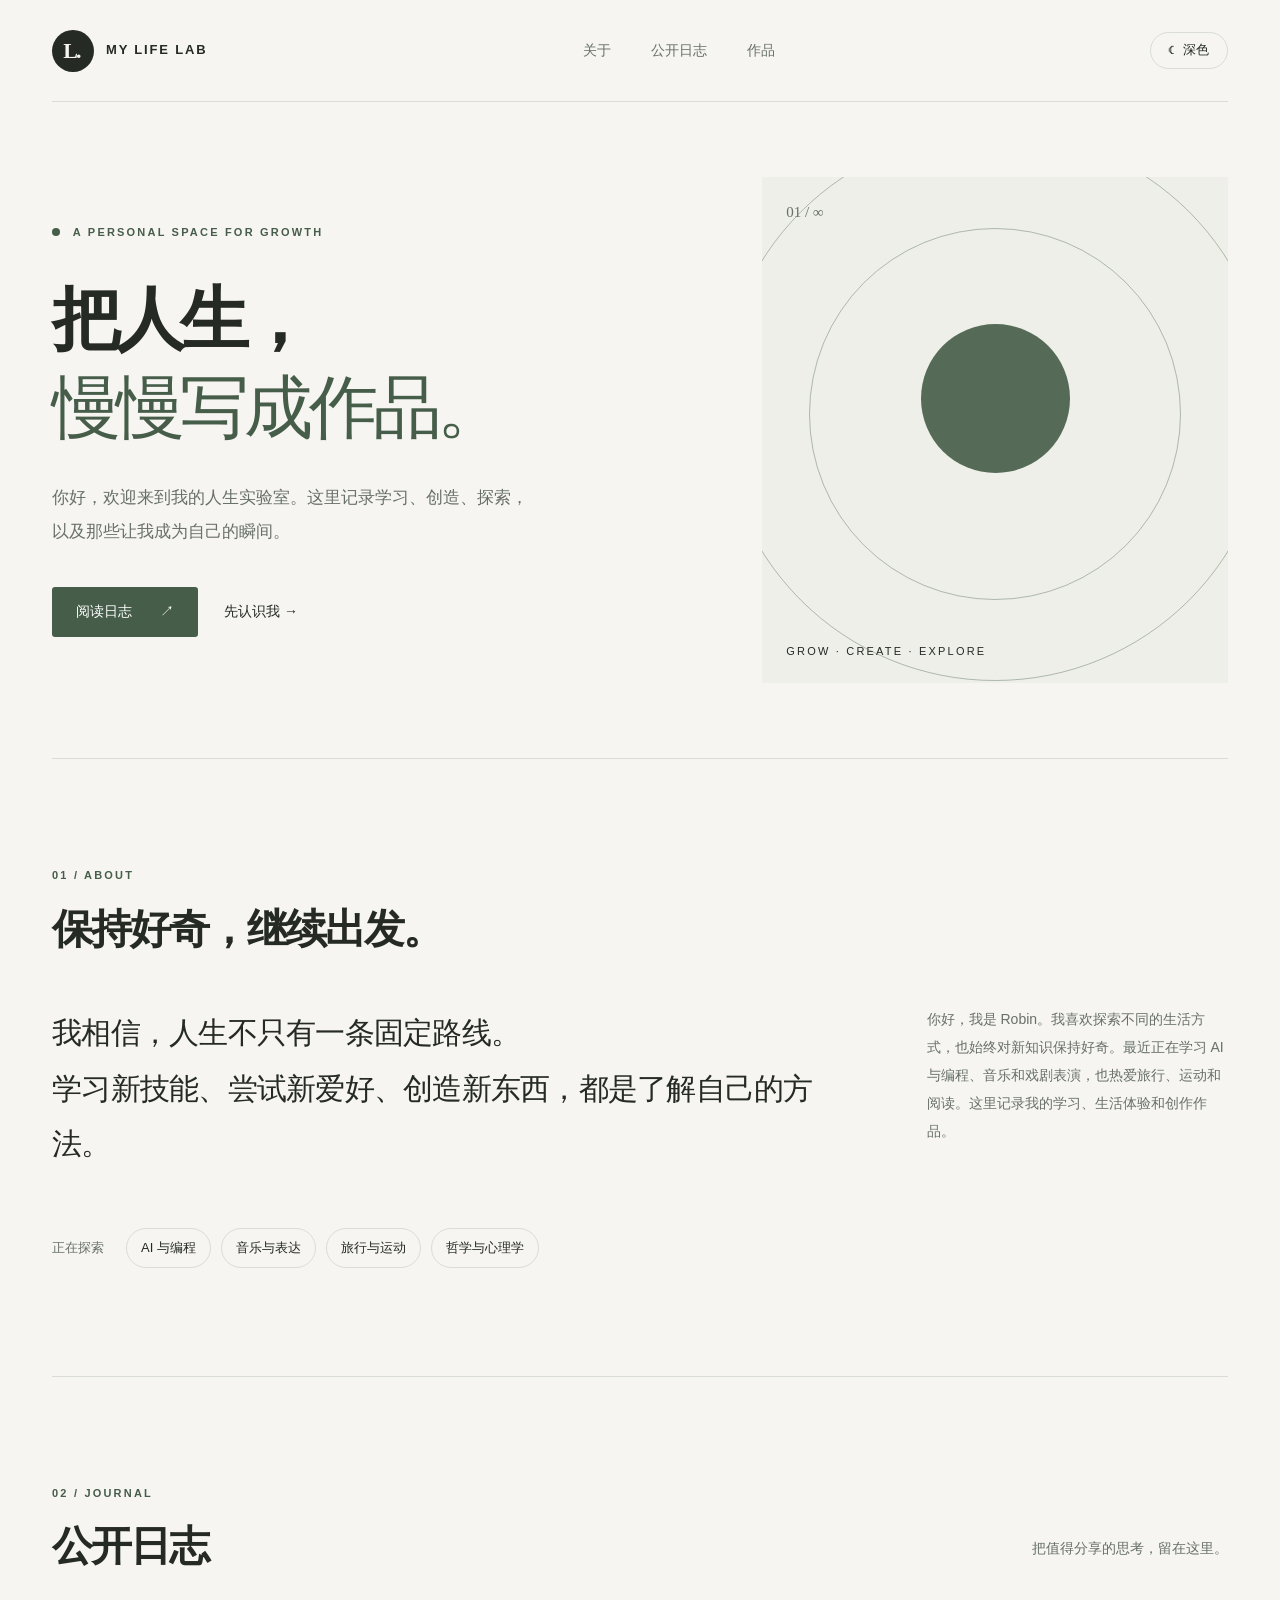
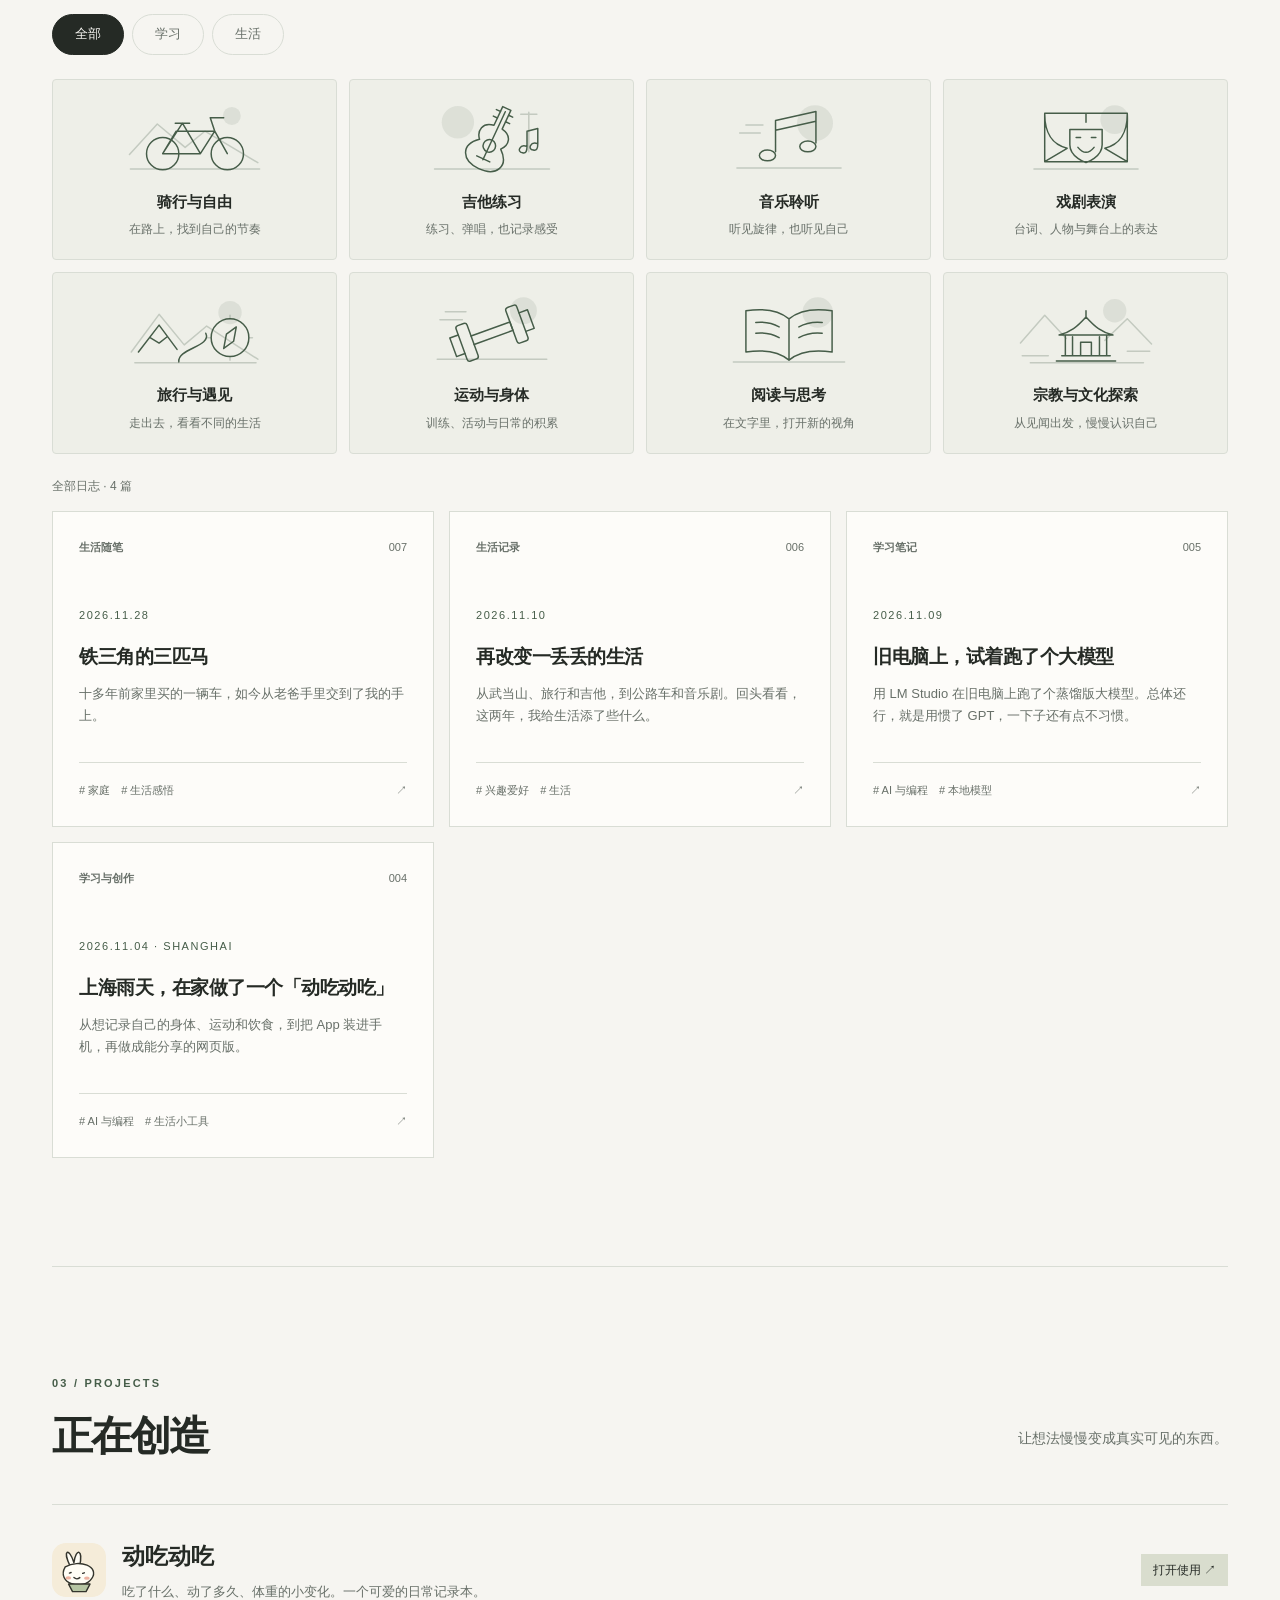
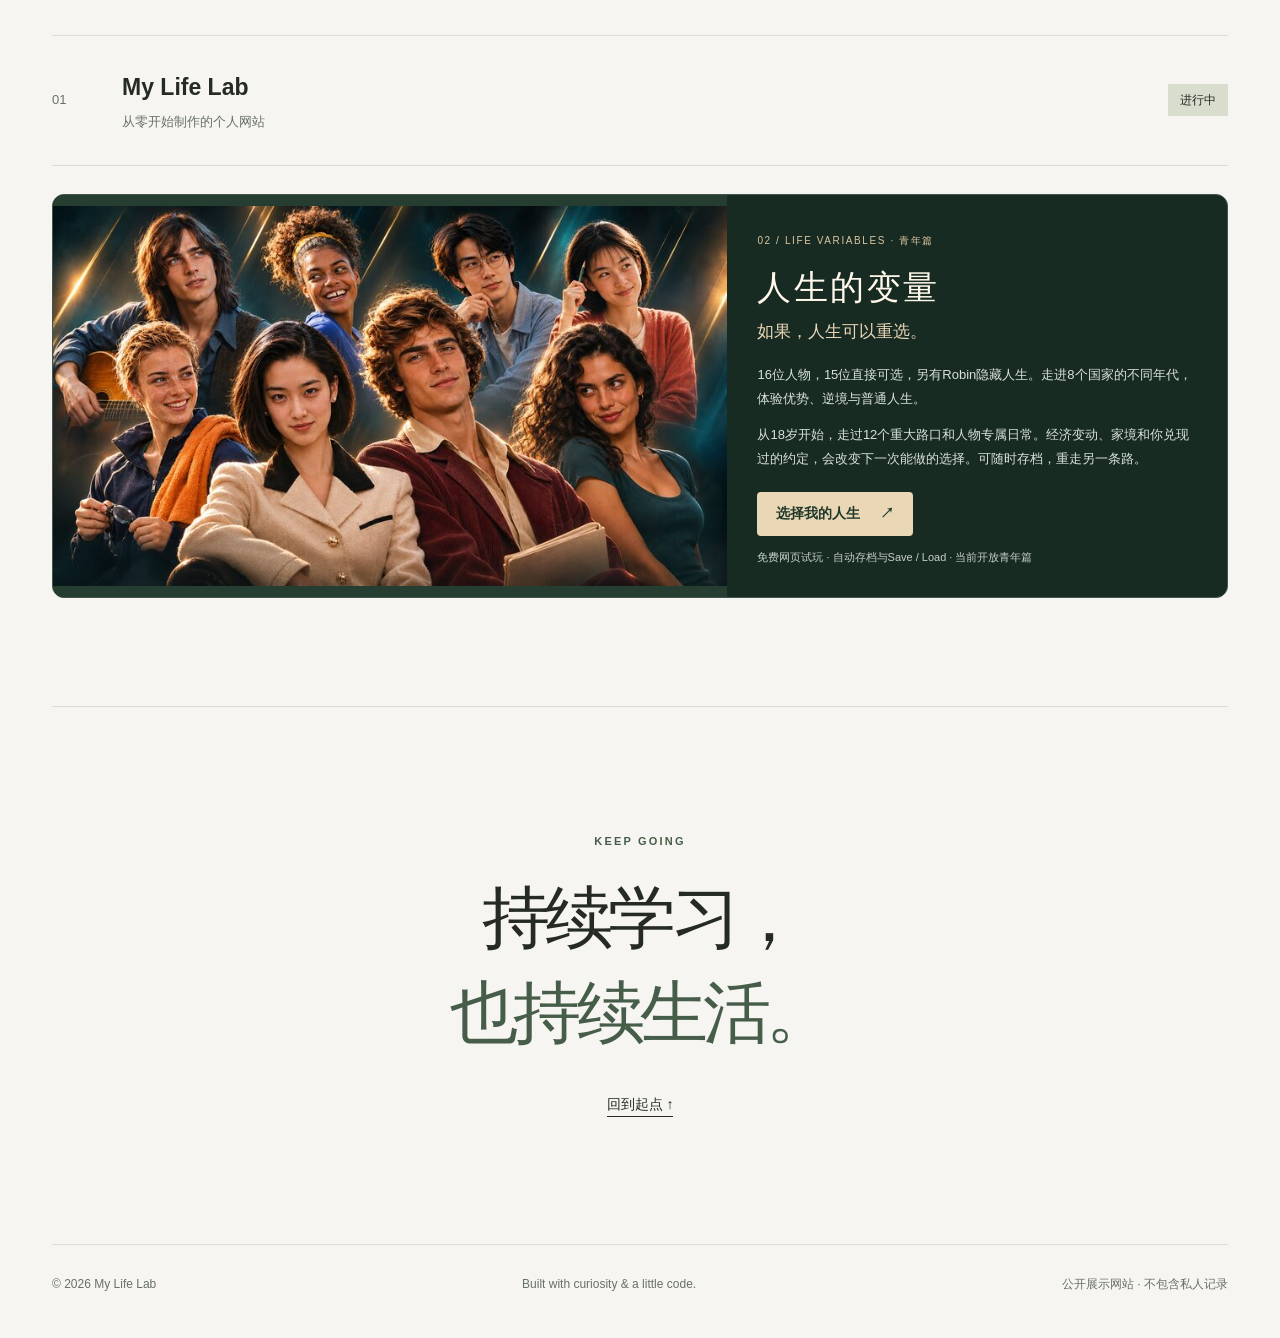
==== commit 6ce8ce04: "Publish narrative youth chapter for all sixteen lives" ====
--- a/index.html
+++ b/index.html
@@ -133,9 +133,16 @@
             <span class="experience-note">从见闻出发，慢慢认识自己</span>
           </button>
         </div>
-        <p class="journal-status" id="journalStatus" role="status" aria-live="polite" aria-atomic="true">全部日志 · 3 篇</p>
+        <p class="journal-status" id="journalStatus" role="status" aria-live="polite" aria-atomic="true">全部日志 · 4 篇</p>
         <div class="journal-grid" id="journalGrid">
           <!-- 新增日志可复制 article；data-topics 用空格分隔体验分类：cycling guitar music theatre travel sport reading reflection。 -->
+          <article class="journal-card" data-category="life">
+            <a class="journal-entry-link" href="journal/2026-11-28-three-horses.html">
+              <div class="card-top"><span class="card-label">生活随笔</span><span>007</span></div>
+              <div class="card-body"><p class="card-date"><time datetime="2026-11-28">2026.11.28</time></p><h3>铁三角的三匹马</h3><p>十多年前家里买的一辆车，如今从老爸手里交到了我的手上。</p></div>
+              <span class="card-bottom"># 家庭　# 生活感悟 <span aria-hidden="true">↗</span></span>
+            </a>
+          </article>
           <article class="journal-card" data-category="life" data-topics="cycling guitar music theatre travel sport reading reflection">
             <a class="journal-entry-link" href="journal/2026-11-10-life-interests.html">
               <div class="card-top"><span class="card-label">生活记录</span><span>006</span></div>
